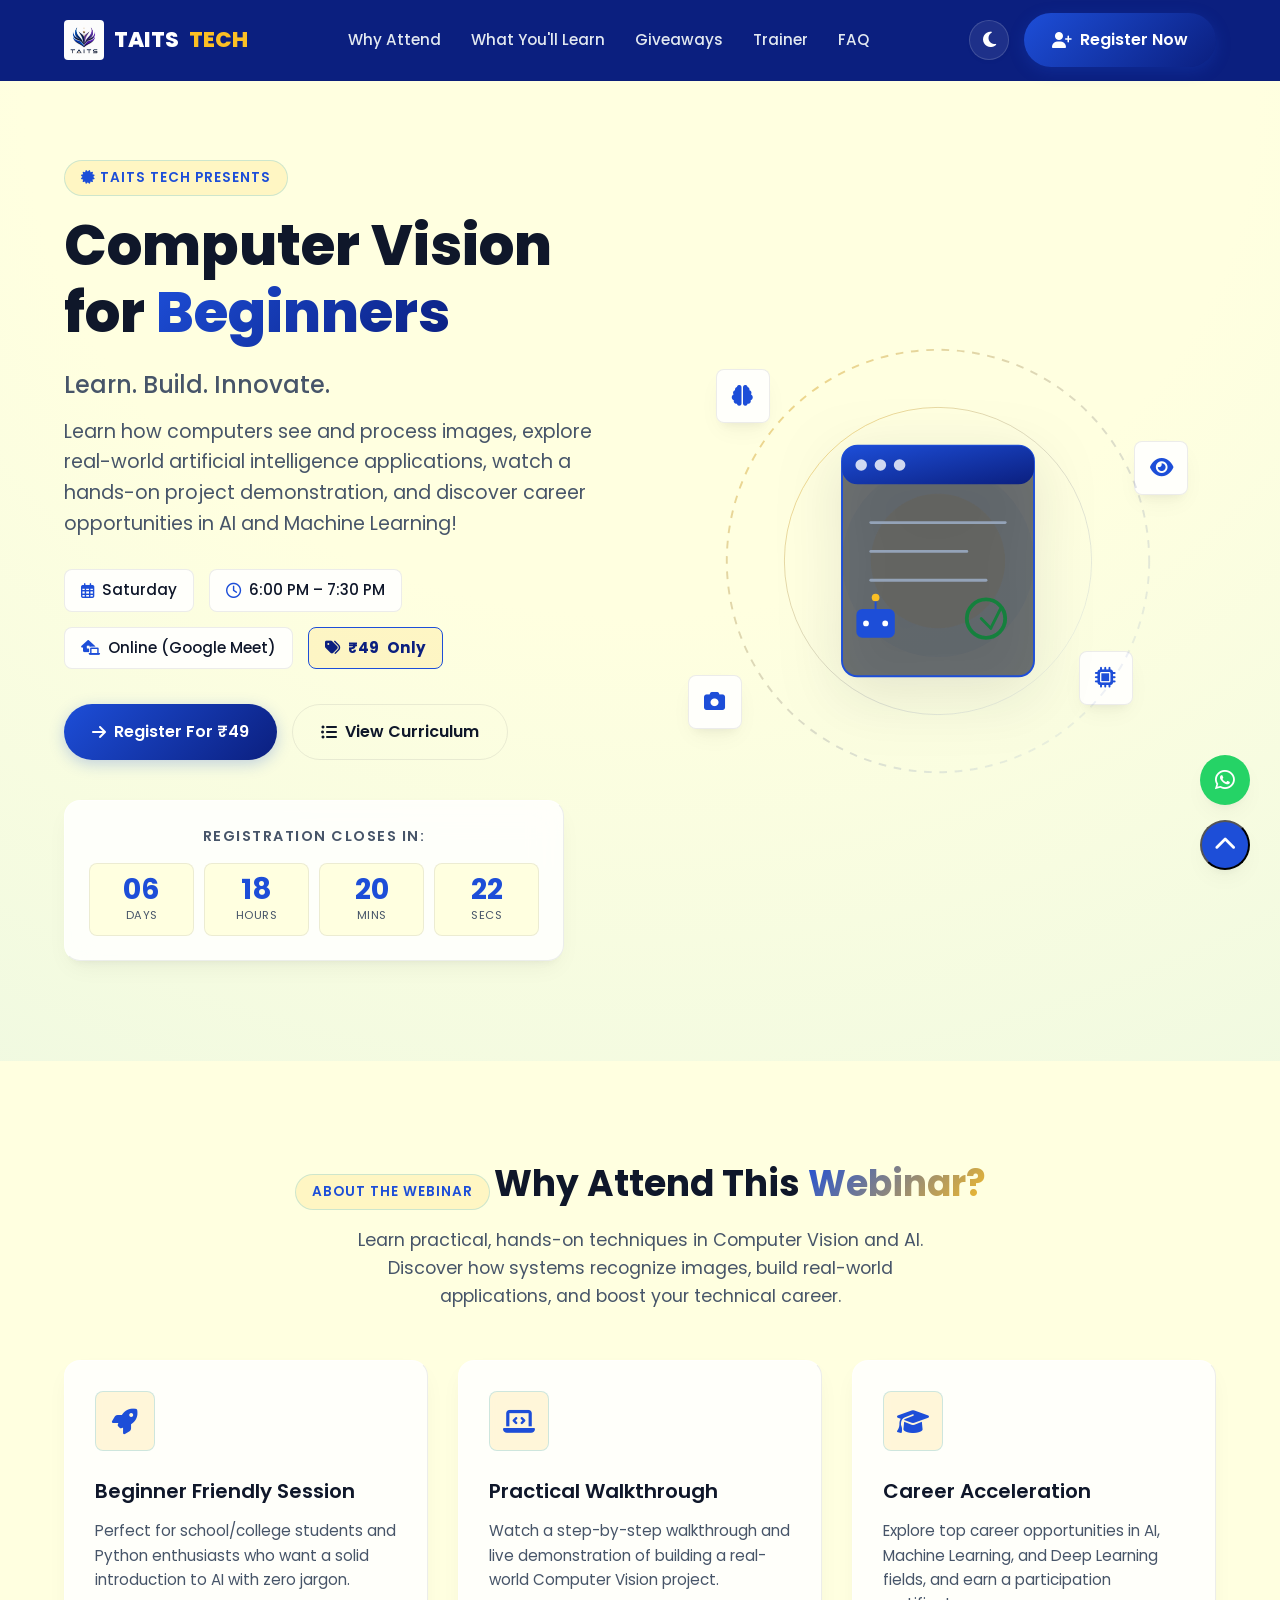
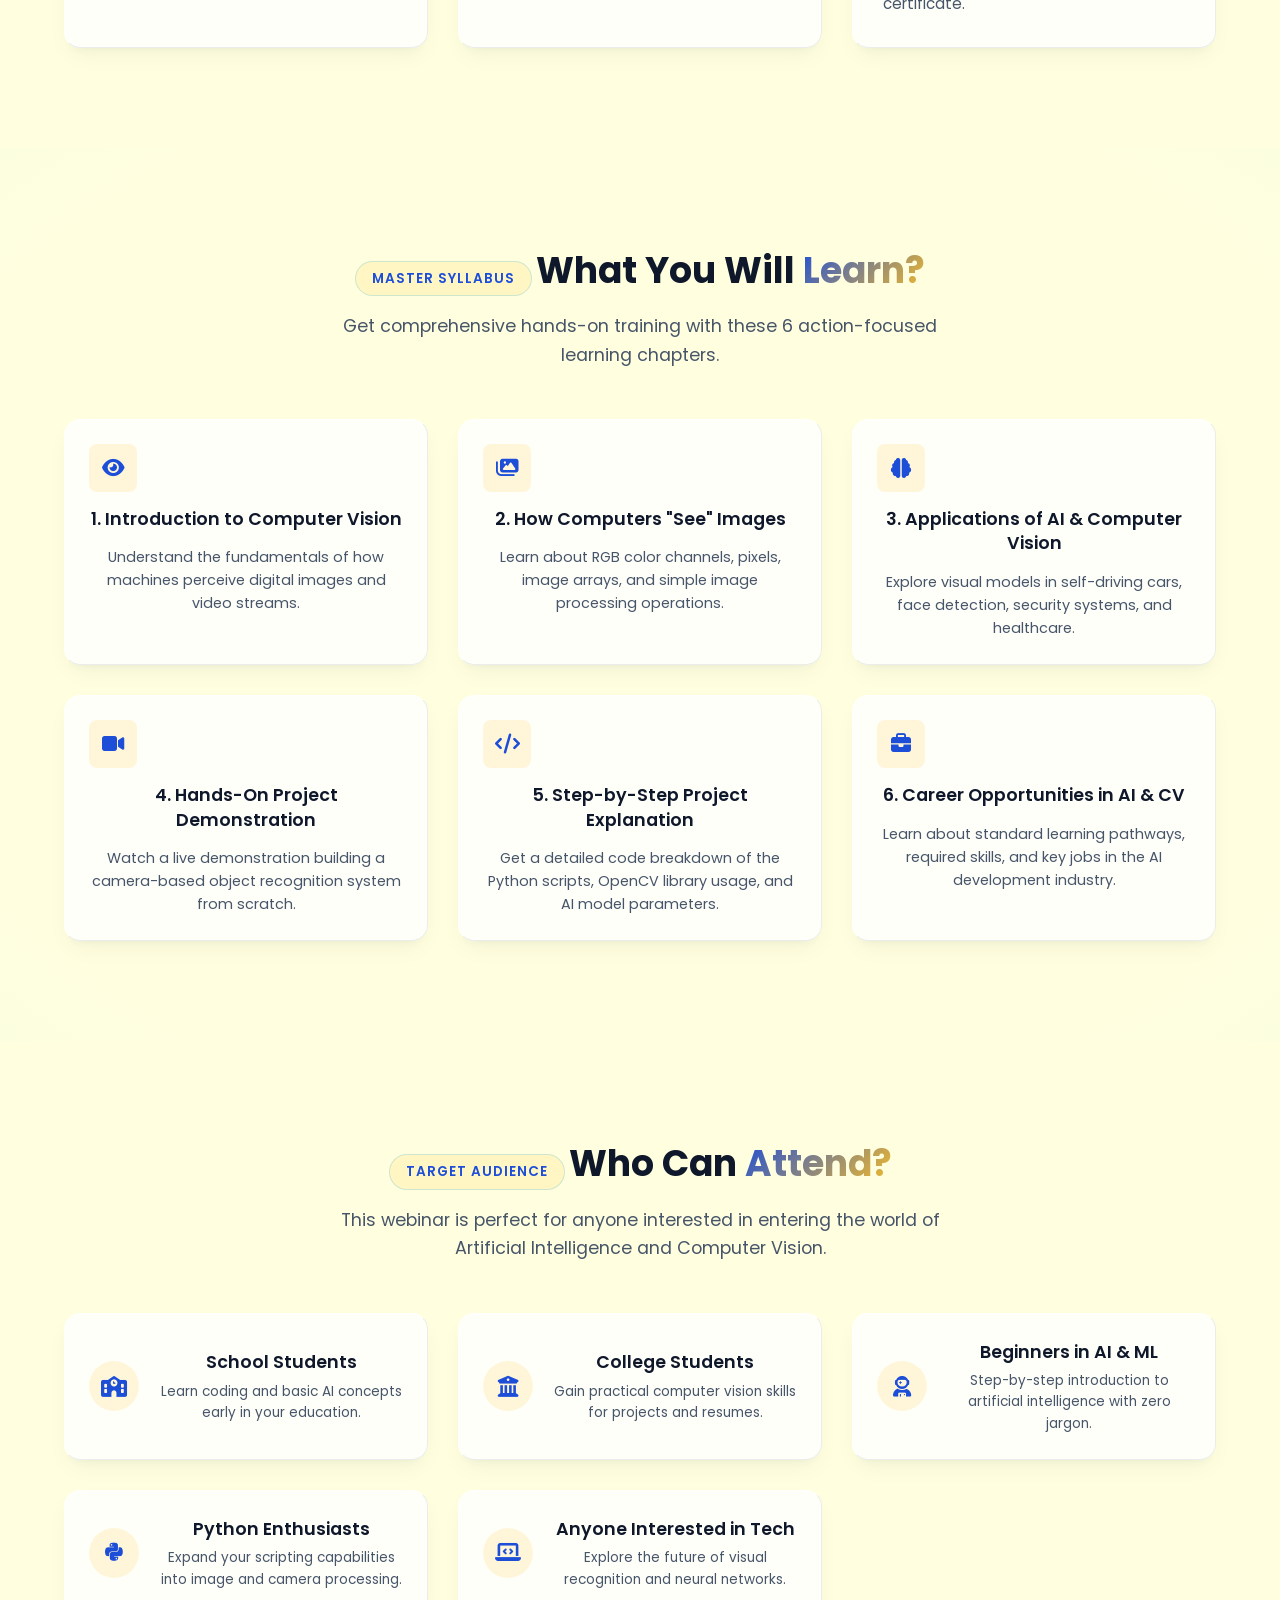
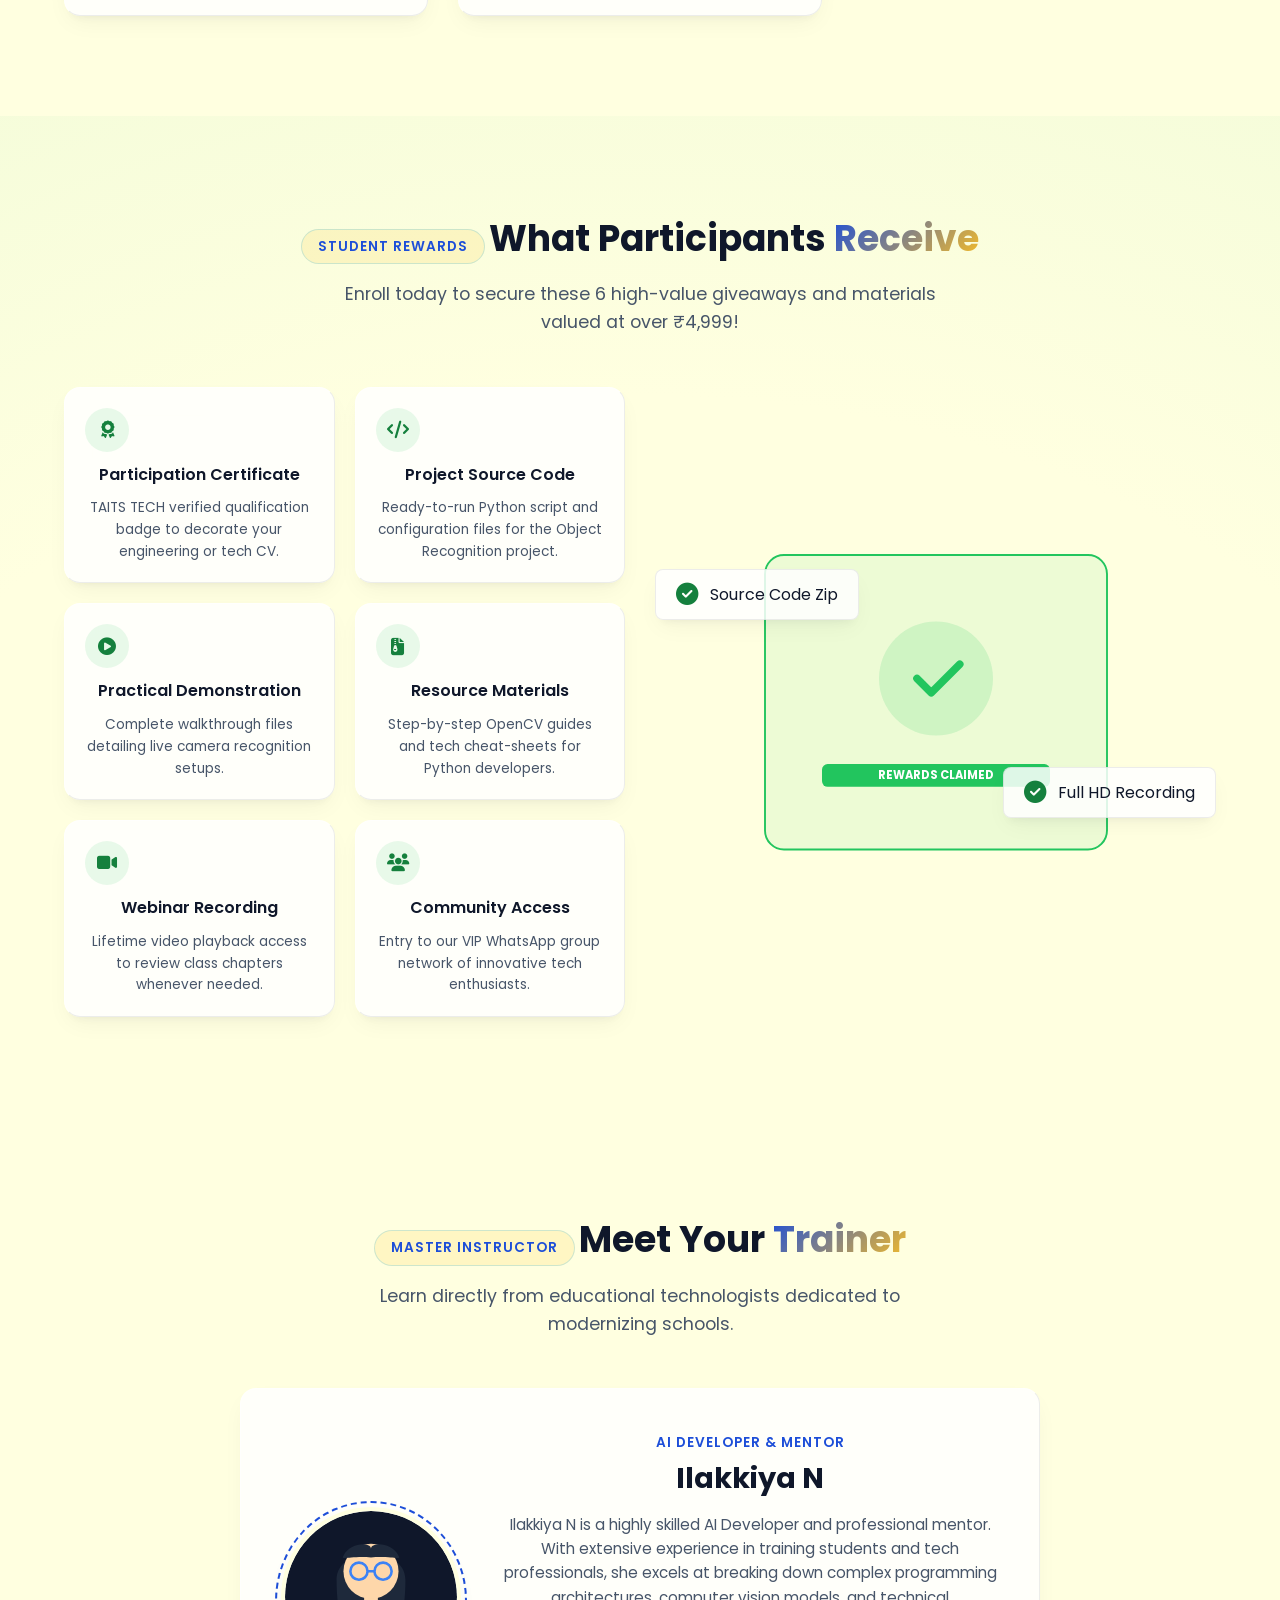
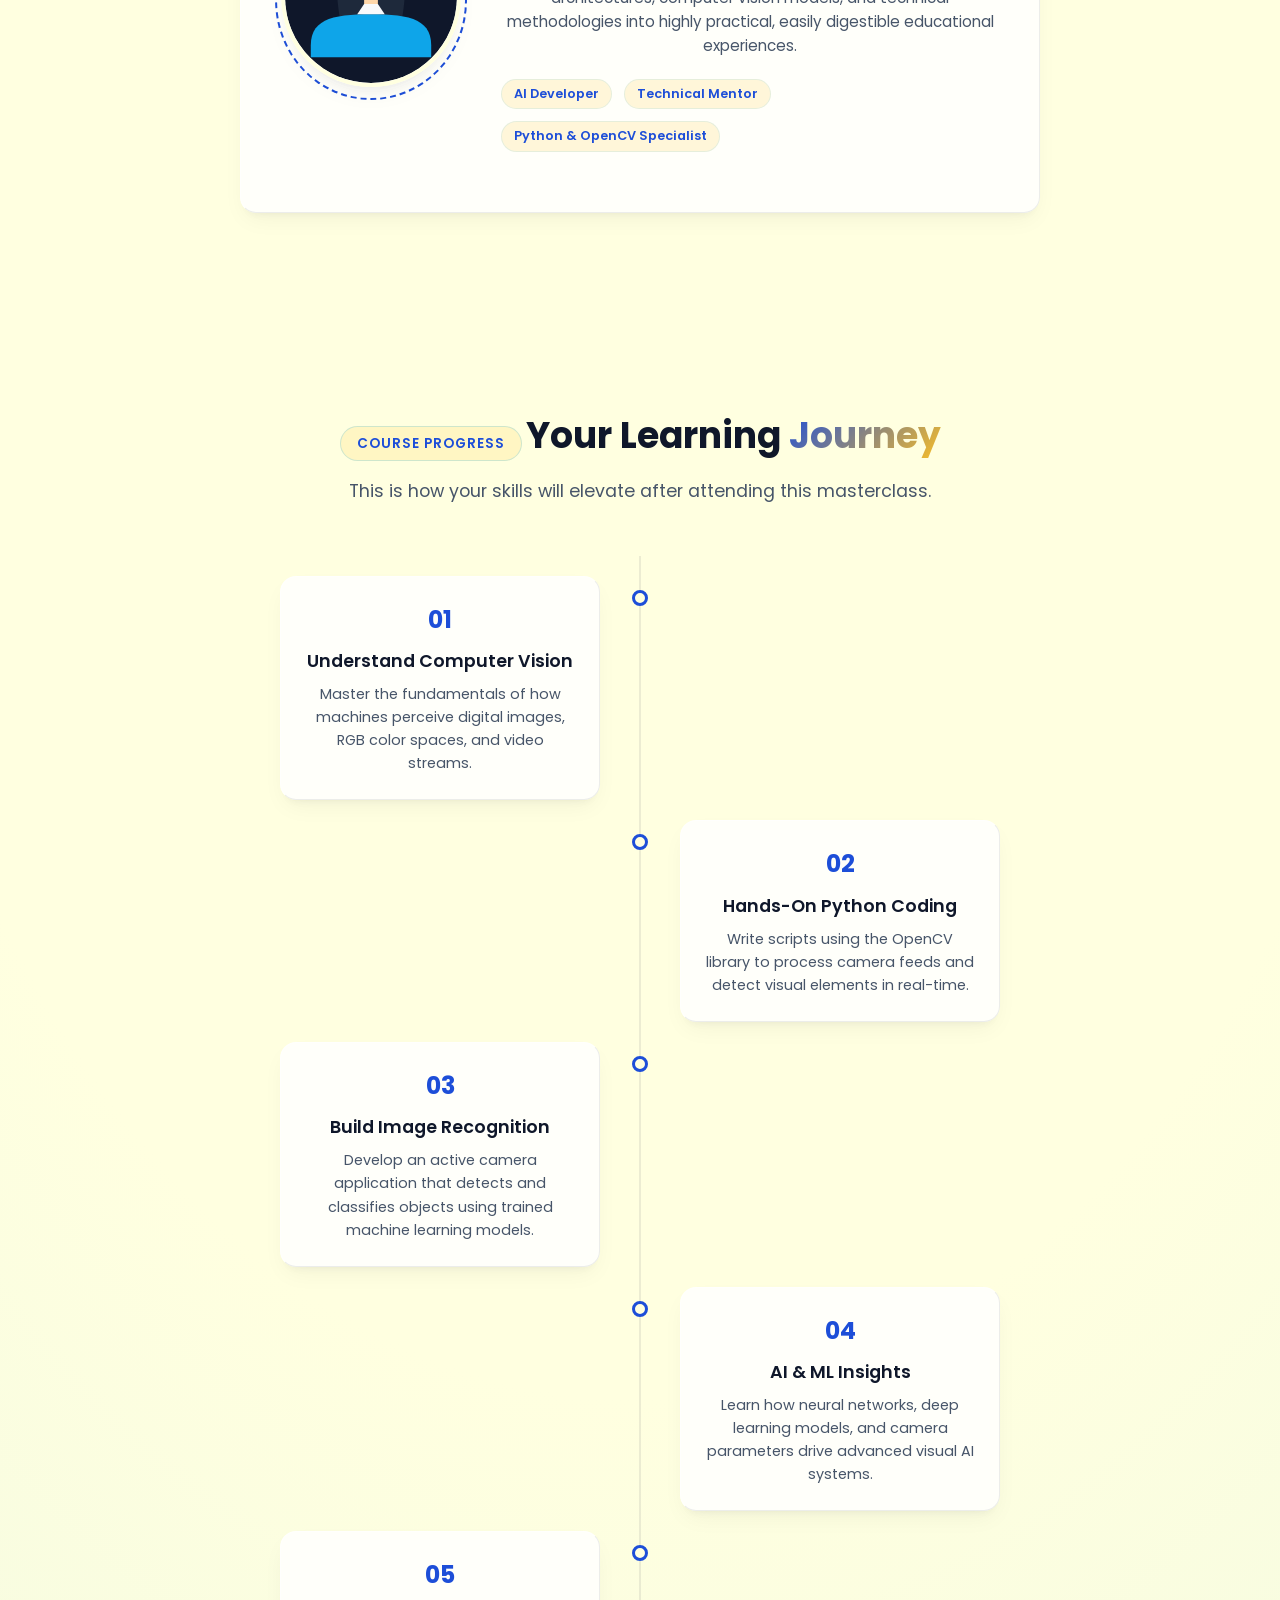
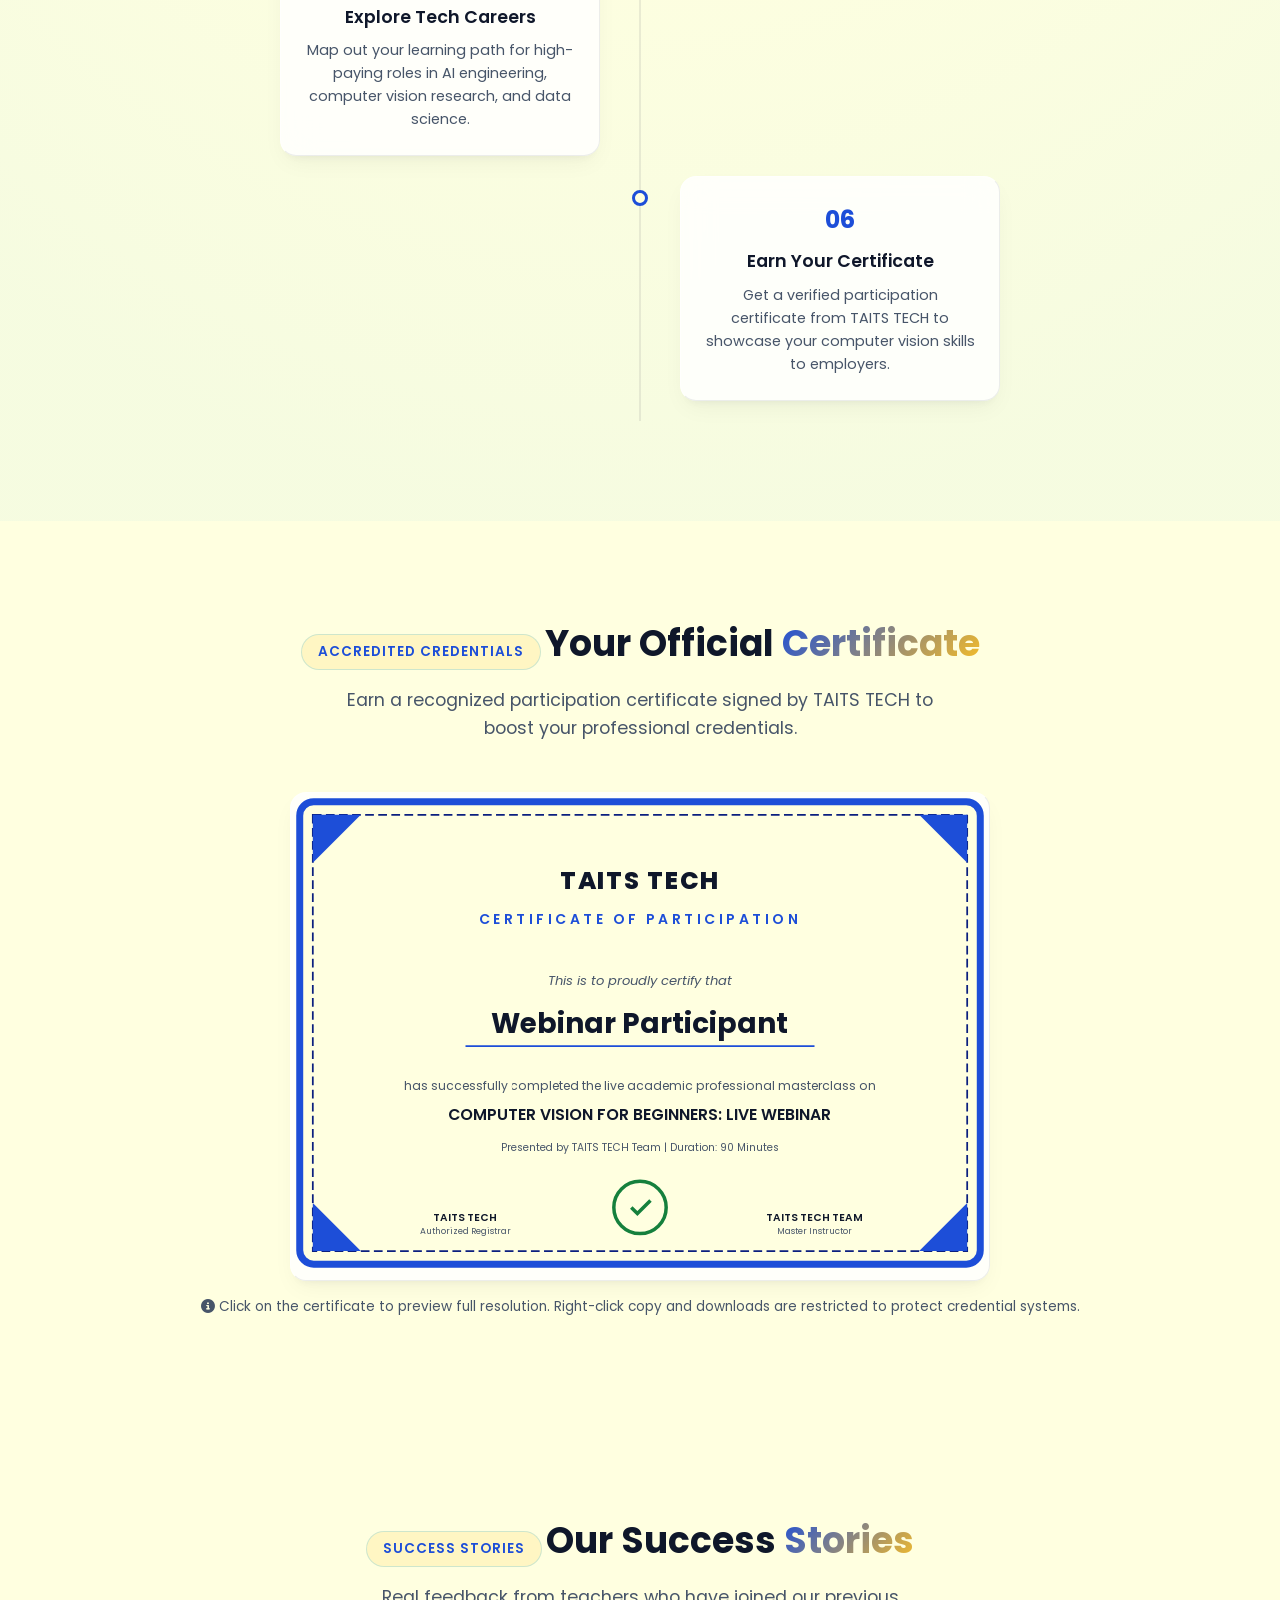
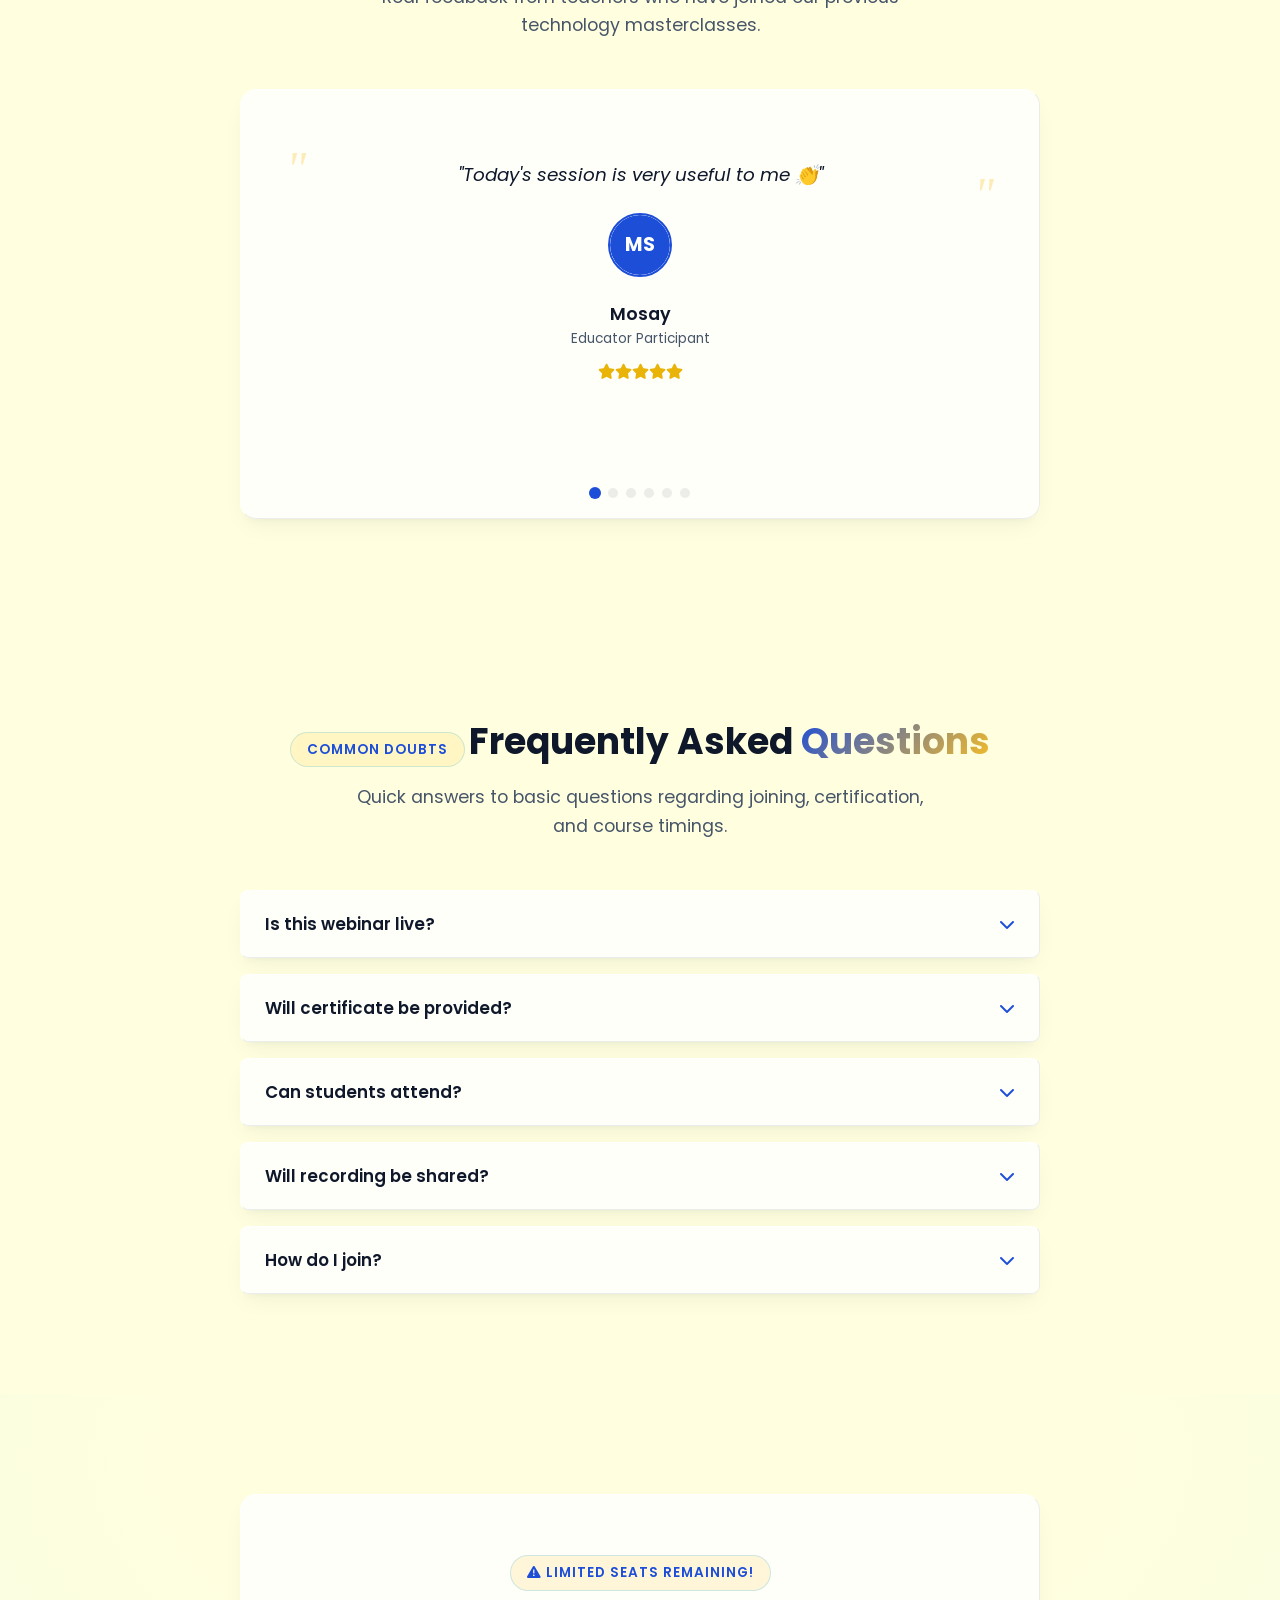
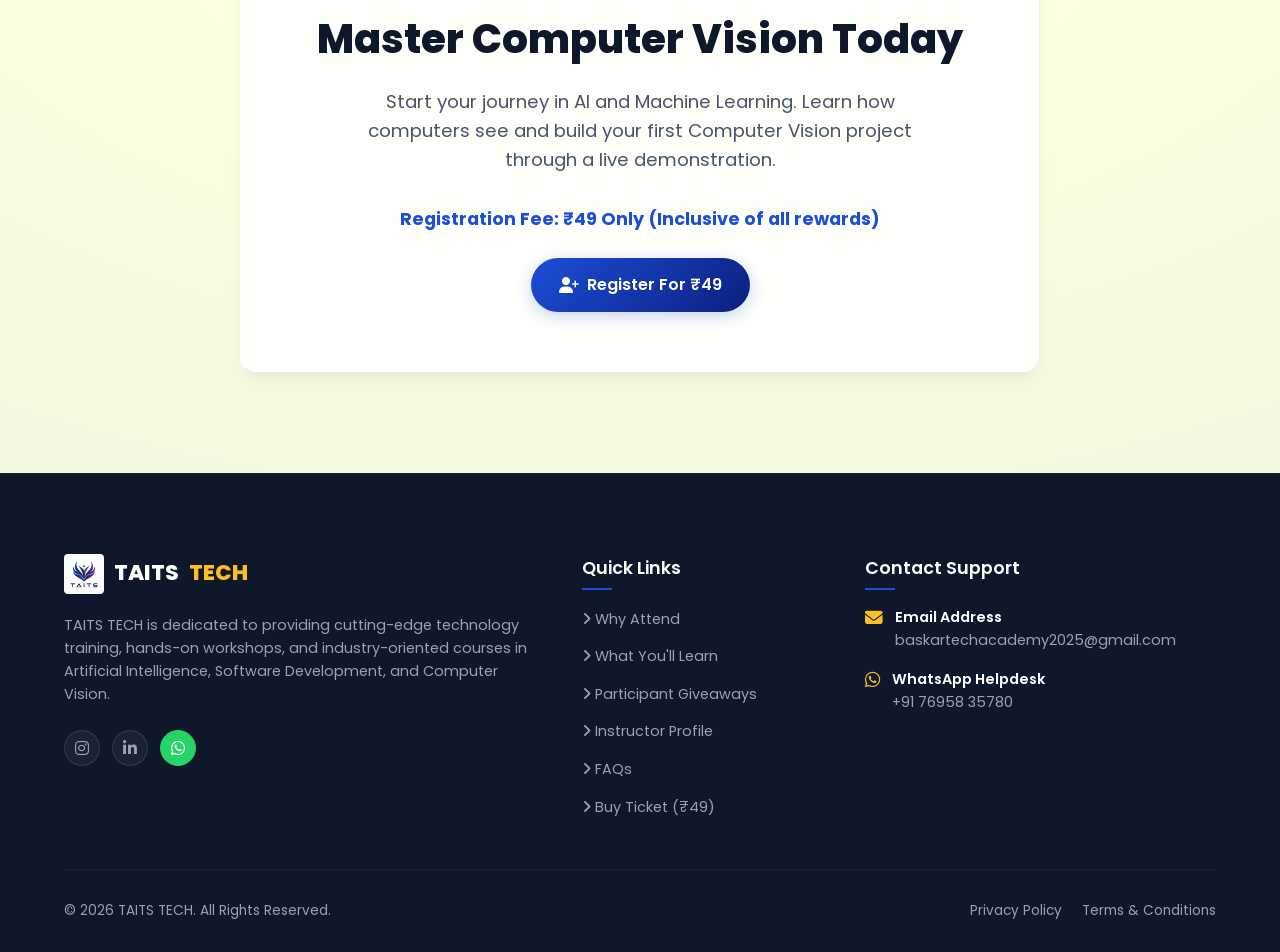
==== index.html @ 69e31122 "feat: Convert webinar registration site to TAITS TECH Computer Vision for Beginners" ====
<!DOCTYPE html>
<html lang="en">
<head>
    <meta charset="UTF-8">
    <meta name="viewport" content="width=device-width, initial-scale=1.0">
    <title>Computer Vision For Beginners | TAITS TECH Webinar</title>
    
    <!-- SEO Meta Tags -->
    <meta name="description" content="Join TAITS TECH's Computer Vision for Beginners webinar. Learn how computers see images, explore AI applications, and build your first Computer Vision project through a live demonstration.">
    <meta name="keywords" content="Computer Vision, Artificial Intelligence, AI Webinar, Machine Learning, Deep Learning, Python, Image Processing, TAITS TECH">
    <meta name="author" content="TAITS TECH">
    
    <!-- Open Graph (Facebook / LinkedIn) -->
    <meta property="og:type" content="website">
    <meta property="og:title" content="Computer Vision For Beginners Live Webinar | TAITS TECH">
    <meta property="og:description" content="Join TAITS TECH's Computer Vision for Beginners webinar. Learn how computers see images, explore AI applications, and build your first Computer Vision project through a live demonstration.">
    <meta property="og:image" content="images/logo.jpeg">
    <meta property="og:url" content="https://taitstech.com/computer-vision-webinar">

    <!-- Twitter Card -->
    <meta name="twitter:card" content="summary_large_image">
    <meta name="twitter:title" content="Computer Vision For Beginners Live Webinar | TAITS TECH">
    <meta name="twitter:description" content="Join TAITS TECH's Computer Vision for Beginners webinar. Learn how computers see images, explore AI applications, and build your first Computer Vision project through a live demonstration.">

    <!-- Icons & Fonts -->
    <link rel="stylesheet" href="https://cdnjs.cloudflare.com/ajax/libs/font-awesome/6.4.0/css/all.min.css">
    
    <!-- Stylesheets -->
    <link rel="stylesheet" href="css/style.css">
    <link rel="stylesheet" href="css/responsive.css">
    
    <!-- Dynamic Theme Initializer script (prevents theme flashing) -->
    <script>
        (function() {
            const savedTheme = localStorage.getItem('theme') || 
                               (window.matchMedia('(prefers-color-scheme: dark)').matches ? 'dark' : 'light');
            if (savedTheme === 'dark') {
                document.documentElement.setAttribute('data-theme', 'dark');
            }
        })();
    </script>
</head>
<body>

    <!-- SYSTEM SCREEN PRE-LOADER -->
    <div id="loader-screen" class="loader-screen">
        <div class="loader-spinner"></div>
        <h4 style="font-weight: 600; color: var(--primary);">TAITS TECH</h4>
        <p style="font-size: 0.85rem; color: var(--text-muted);">Preparing Learning System...</p>
    </div>

    <!-- SCROLL PROGRESS INDICATOR -->
    <div class="scroll-progress-container">
        <div id="scroll-progress-bar" class="scroll-progress-bar"></div>
    </div>

    <!-- HEADER & NAVIGATION -->
    <header>
        <div class="container nav-container">
            <a href="index.html" class="logo" style="display: flex; align-items: center; gap: 10px;">
                <img src="images/logo.jpeg" alt="TAITS TECH Logo" style="height: 40px; border-radius: 4px;">
                TAITS <span>TECH</span>
            </a>
            
            <nav id="nav-menu" class="nav-menu">
                <a href="#about" class="nav-link">Why Attend</a>
                <a href="#curriculum" class="nav-link">What You'll Learn</a>
                <a href="#benefits" class="nav-link">Giveaways</a>
                <a href="#trainer" class="nav-link">Trainer</a>
                <a href="#faq" class="nav-link">FAQ</a>
            </nav>
            
            <div class="nav-actions">
                <!-- Theme toggle dark mode button -->
                <button id="theme-toggle-btn" class="theme-toggle-btn" aria-label="Toggle Theme">
                    <i class="fas fa-moon"></i>
                </button>
                
                <a href="register.html" class="btn btn-primary pulse-primary"><i class="fas fa-user-plus"></i> <span>Register Now</span></a>
                
                <!-- Responsive hamburger toggler -->
                <div id="menu-toggle" class="menu-toggle" aria-label="Open Navigation Menu">
                    <span></span>
                    <span></span>
                    <span></span>
                </div>
            </div>
        </div>
    </header>

    <!-- SECTION 1: HERO SECTION -->
    <section class="hero">
        <div class="particle-background"></div>
        <div class="container grid-2">
            
            <!-- Hero content left -->
            <div class="hero-content">
                <span class="badge"><i class="fas fa-certificate"></i> TAITS TECH Presents</span>
                <h1 class="hero-title">Computer Vision for <span>Beginners</span></h1>
                <p class="hero-subtitle">Learn. Build. Innovate.</p>
                <p class="hero-description">Learn how computers see and process images, explore real-world artificial intelligence applications, watch a hands-on project demonstration, and discover career opportunities in AI and Machine Learning!</p>
                
                <!-- Webinar details highlights -->
                <div class="hero-meta">
                    <div class="meta-item"><i class="far fa-calendar-alt"></i> Saturday</div>
                    <div class="meta-item"><i class="far fa-clock"></i> 6:00 PM – 7:30 PM</div>
                    <div class="meta-item"><i class="fas fa-laptop-house"></i> Online (Google Meet)</div>
                    <div class="meta-item fee"><i class="fas fa-tags"></i> <span class="dynamic-price-text">₹49</span> Only</div>
                </div>

                <!-- Call to actions -->
                <div class="hero-buttons">
                    <a href="register.html" class="btn btn-primary"><i class="fas fa-arrow-right"></i> Register For ₹49</a>
                    <a href="#curriculum" class="btn btn-secondary"><i class="fas fa-list-ul"></i> View Curriculum</a>
                </div>

                <!-- Interactive Countdown widget -->
                <div class="countdown-box glass-card">
                    <div class="countdown-title">Registration Closes In:</div>
                    <div class="countdown-timer">
                        <div class="countdown-item">
                            <div id="days" class="countdown-number">00</div>
                            <div class="countdown-label">Days</div>
                        </div>
                        <div class="countdown-item">
                            <div id="hours" class="countdown-number">00</div>
                            <div class="countdown-label">Hours</div>
                        </div>
                        <div class="countdown-item">
                            <div id="minutes" class="countdown-number">00</div>
                            <div class="countdown-label">Mins</div>
                        </div>
                        <div class="countdown-item">
                            <div id="seconds" class="countdown-number">00</div>
                            <div class="countdown-label">Secs</div>
                        </div>
                    </div>
                </div>
            </div>

            <!-- Hero illustration right -->
            <div class="hero-illustration-container">
                <div class="floating-icon f-icon-1"><i class="fas fa-brain"></i></div>
                <div class="floating-icon f-icon-2"><i class="fas fa-camera"></i></div>
                <div class="floating-icon f-icon-3"><i class="fas fa-eye"></i></div>
                <div class="floating-icon f-icon-4"><i class="fas fa-microchip"></i></div>
                
                <!-- Premium theme vectors inline SVG -->
                <svg class="hero-svg-illustration" viewBox="0 0 500 500" fill="none" xmlns="http://www.w3.org/2000/svg">
                    <defs>
                        <linearGradient id="heroGrad" x1="0%" y1="0%" x2="100%" y2="100%">
                            <stop offset="0%" stop-color="var(--primary)" />
                            <stop offset="100%" stop-color="var(--secondary)" />
                        </linearGradient>
                        <linearGradient id="accentGrad" x1="0%" y1="0%" x2="100%" y2="100%">
                            <stop offset="0%" stop-color="var(--accent)" stop-opacity="0.6"/>
                            <stop offset="100%" stop-color="var(--primary)" stop-opacity="0"/>
                        </linearGradient>
                    </defs>
                    
                    <!-- Tech background grid circles -->
                    <circle cx="250" cy="250" r="220" stroke="url(#accentGrad)" stroke-width="2" stroke-dasharray="8 8"/>
                    <circle cx="250" cy="250" r="160" stroke="url(#accentGrad)" stroke-width="1"/>
                    <circle cx="250" cy="250" r="100" fill="rgba(29, 78, 216, 0.05)"/>
                    
                    <!-- Core Glow Center -->
                    <circle cx="250" cy="250" r="70" fill="rgba(251, 191, 36, 0.15)"/>
                    
                    <!-- Teacher / Educator Figure Outline SVG -->
                    <g transform="translate(150, 130)">
                        <!-- Backdrop Glow Board -->
                        <rect x="0" y="0" width="200" height="240" rx="16" fill="rgba(15, 23, 42, 0.6)" stroke="var(--primary)" stroke-width="2"/>
                        <!-- Board Header -->
                        <rect x="0" y="0" width="200" height="40" rx="16" fill="url(#heroGrad)"/>
                        <circle cx="20" cy="20" r="6" fill="#fff" opacity="0.8"/>
                        <circle cx="40" cy="20" r="6" fill="#fff" opacity="0.8"/>
                        <circle cx="60" cy="20" r="6" fill="#fff" opacity="0.8"/>
                        
                        <!-- Drawing on board graphics -->
                        <line x1="30" y1="80" x2="170" y2="80" stroke="#94a3b8" stroke-width="3" stroke-linecap="round"/>
                        <line x1="30" y1="110" x2="130" y2="110" stroke="#94a3b8" stroke-width="3" stroke-linecap="round"/>
                        <line x1="30" y1="140" x2="150" y2="140" stroke="#94a3b8" stroke-width="3" stroke-linecap="round"/>
                        <circle cx="150" cy="180" r="20" fill="none" stroke="var(--success)" stroke-width="4"/>
                        <line x1="145" y1="180" x2="155" y2="190" stroke="var(--success)" stroke-width="3" stroke-linecap="round"/>
                        <line x1="155" y1="190" x2="165" y2="170" stroke="var(--success)" stroke-width="3" stroke-linecap="round"/>
                        
                        <!-- Mini robot helper -->
                        <rect x="15" y="170" width="40" height="30" rx="6" fill="var(--primary)" />
                        <circle cx="25" cy="185" r="3" fill="#fff"/>
                        <circle cx="45" cy="185" r="3" fill="#fff"/>
                        <line x1="35" y1="170" x2="35" y2="160" stroke="var(--primary)" stroke-width="2"/>
                        <circle cx="35" cy="158" r="4" fill="var(--accent)"/>
                    </g>
                </svg>
            </div>
            
        </div>
    </section>

    <!-- MOBILE STICKY CTA BAR -->
    <div class="sticky-mobile-cta">
        <div class="fee-info">
            <span class="fee-val"><span class="dynamic-price-text">₹49</span> Only</span>
            <span class="fee-lbl">Seats Filling Fast!</span>
        </div>
        <a href="register.html" class="btn btn-primary pulse-primary">Register Now</a>
    </div>

    <!-- SECTION 2: ABOUT WEBINAR -->
    <section id="about" class="about section-padding">
        <div class="container text-center">
            <span class="badge">About The Webinar</span>
            <h2 class="section-title">Why Attend This <span>Webinar?</span></h2>
            <p class="section-subtitle">Learn practical, hands-on techniques in Computer Vision and AI. Discover how systems recognize images, build real-world applications, and boost your technical career.</p>
            
            <div class="grid-3 about-cards">
                <div class="about-card glass-card">
                    <div class="about-icon"><i class="fas fa-rocket"></i></div>
                    <h3 class="about-card-title">Beginner Friendly Session</h3>
                    <p class="about-card-text">Perfect for school/college students and Python enthusiasts who want a solid introduction to AI with zero jargon.</p>
                </div>
                <div class="about-card glass-card">
                    <div class="about-icon"><i class="fas fa-laptop-code"></i></div>
                    <h3 class="about-card-title">Practical Walkthrough</h3>
                    <p class="about-card-text">Watch a step-by-step walkthrough and live demonstration of building a real-world Computer Vision project.</p>
                </div>
                <div class="about-card glass-card">
                    <div class="about-icon"><i class="fas fa-graduation-cap"></i></div>
                    <h3 class="about-card-title">Career Acceleration</h3>
                    <p class="about-card-text">Explore top career opportunities in AI, Machine Learning, and Deep Learning fields, and earn a participation certificate.</p>
                </div>
            </div>
        </div>
    </section>

    <!-- SECTION 3: WHAT YOU WILL LEARN -->
    <section id="curriculum" class="learn section-padding">
        <div class="container text-center">
            <span class="badge">Master Syllabus</span>
            <h2 class="section-title">What You Will <span>Learn?</span></h2>
            <p class="section-subtitle">Get comprehensive hands-on training with these 6 action-focused learning chapters.</p>
            
            <div class="grid-3">
                <div class="learn-card glass-card">
                    <div class="learn-icon"><i class="fas fa-eye"></i></div>
                    <h4 class="learn-card-title">1. Introduction to Computer Vision</h4>
                    <p class="learn-card-desc">Understand the fundamentals of how machines perceive digital images and video streams.</p>
                </div>
                <div class="learn-card glass-card">
                    <div class="learn-icon"><i class="fas fa-images"></i></div>
                    <h4 class="learn-card-title">2. How Computers "See" Images</h4>
                    <p class="learn-card-desc">Learn about RGB color channels, pixels, image arrays, and simple image processing operations.</p>
                </div>
                <div class="learn-card glass-card">
                    <div class="learn-icon"><i class="fas fa-brain"></i></div>
                    <h4 class="learn-card-title">3. Applications of AI & Computer Vision</h4>
                    <p class="learn-card-desc">Explore visual models in self-driving cars, face detection, security systems, and healthcare.</p>
                </div>
                <div class="learn-card glass-card">
                    <div class="learn-icon"><i class="fas fa-video"></i></div>
                    <h4 class="learn-card-title">4. Hands-On Project Demonstration</h4>
                    <p class="learn-card-desc">Watch a live demonstration building a camera-based object recognition system from scratch.</p>
                </div>
                <div class="learn-card glass-card">
                    <div class="learn-icon"><i class="fas fa-code"></i></div>
                    <h4 class="learn-card-title">5. Step-by-Step Project Explanation</h4>
                    <p class="learn-card-desc">Get a detailed code breakdown of the Python scripts, OpenCV library usage, and AI model parameters.</p>
                </div>
                <div class="learn-card glass-card">
                    <div class="learn-icon"><i class="fas fa-briefcase"></i></div>
                    <h4 class="learn-card-title">6. Career Opportunities in AI & CV</h4>
                    <p class="learn-card-desc">Learn about standard learning pathways, required skills, and key jobs in the AI development industry.</p>
                </div>
            </div>
        </div>
    </section>

    <!-- SECTION 4: WHO CAN ATTEND -->
    <section class="attendees section-padding">
        <div class="container text-center">
            <span class="badge">Target Audience</span>
            <h2 class="section-title">Who Can <span>Attend?</span></h2>
            <p class="section-subtitle">This webinar is perfect for anyone interested in entering the world of Artificial Intelligence and Computer Vision.</p>
            
            <div class="grid-3" style="justify-content: center;">
                <div class="attendee-card glass-card">
                    <div class="attendee-icon"><i class="fas fa-school"></i></div>
                    <div class="attendee-info">
                        <h4>School Students</h4>
                        <p>Learn coding and basic AI concepts early in your education.</p>
                    </div>
                </div>
                <div class="attendee-card glass-card">
                    <div class="attendee-icon"><i class="fas fa-university"></i></div>
                    <div class="attendee-info">
                        <h4>College Students</h4>
                        <p>Gain practical computer vision skills for projects and resumes.</p>
                    </div>
                </div>
                <div class="attendee-card glass-card">
                    <div class="attendee-icon"><i class="fas fa-user-astronaut"></i></div>
                    <div class="attendee-info">
                        <h4>Beginners in AI & ML</h4>
                        <p>Step-by-step introduction to artificial intelligence with zero jargon.</p>
                    </div>
                </div>
                <div class="attendee-card glass-card">
                    <div class="attendee-icon"><i class="fab fa-python"></i></div>
                    <div class="attendee-info">
                        <h4>Python Enthusiasts</h4>
                        <p>Expand your scripting capabilities into image and camera processing.</p>
                    </div>
                </div>
                <div class="attendee-card glass-card">
                    <div class="attendee-icon"><i class="fas fa-laptop-code"></i></div>
                    <div class="attendee-info">
                        <h4>Anyone Interested in Tech</h4>
                        <p>Explore the future of visual recognition and neural networks.</p>
                    </div>
                </div>
            </div>
        </div>
    </section>

    <!-- SECTION 5: BENEFITS / GIVEAWAYS -->
    <section id="benefits" class="benefits section-padding">
        <div class="container text-center">
            <span class="badge">Student Rewards</span>
            <h2 class="section-title">What Participants <span>Receive</span></h2>
            <p class="section-subtitle">Enroll today to secure these 6 high-value giveaways and materials valued at over ₹4,999!</p>
            
            <div class="benefits-grid">
                <!-- Benefits items grid left -->
                <div class="benefits-list">
                    <div class="benefit-item glass-card">
                        <div class="benefit-icon"><i class="fas fa-award"></i></div>
                        <h4 class="benefit-title">Participation Certificate</h4>
                        <p class="benefit-desc">TAITS TECH verified qualification badge to decorate your engineering or tech CV.</p>
                    </div>
                    <div class="benefit-item glass-card">
                        <div class="benefit-icon"><i class="fas fa-code"></i></div>
                        <h4 class="benefit-title">Project Source Code</h4>
                        <p class="benefit-desc">Ready-to-run Python script and configuration files for the Object Recognition project.</p>
                    </div>
                    <div class="benefit-item glass-card">
                        <div class="benefit-icon"><i class="fas fa-play-circle"></i></div>
                        <h4 class="benefit-title">Practical Demonstration</h4>
                        <p class="benefit-desc">Complete walkthrough files detailing live camera recognition setups.</p>
                    </div>
                    <div class="benefit-item glass-card">
                        <div class="benefit-icon"><i class="fas fa-file-archive"></i></div>
                        <h4 class="benefit-title">Resource Materials</h4>
                        <p class="benefit-desc">Step-by-step OpenCV guides and tech cheat-sheets for Python developers.</p>
                    </div>
                    <div class="benefit-item glass-card">
                        <div class="benefit-icon"><i class="fas fa-video"></i></div>
                        <h4 class="benefit-title">Webinar Recording</h4>
                        <p class="benefit-desc">Lifetime video playback access to review class chapters whenever needed.</p>
                    </div>
                    <div class="benefit-item glass-card">
                        <div class="benefit-icon"><i class="fas fa-users"></i></div>
                        <h4 class="benefit-title">Community Access</h4>
                        <p class="benefit-desc">Entry to our VIP WhatsApp group network of innovative tech enthusiasts.</p>
                    </div>
                </div>

                <!-- visual card mockup right -->
                <div class="benefit-mockup-wrapper">
                    <div class="benefit-badge-floating b-floating-1"><i class="fas fa-check-circle"></i> <span>Source Code Zip</span></div>
                    <div class="benefit-badge-floating b-floating-2"><i class="fas fa-check-circle"></i> <span>Full HD Recording</span></div>
                    
                    <svg viewBox="0 0 400 350" fill="none" xmlns="http://www.w3.org/2000/svg" style="width: 100%; max-width: 380px;">
                        <rect x="20" y="20" width="360" height="310" rx="20" fill="rgba(34, 197, 94, 0.08)" stroke="#22c55e" stroke-width="2"/>
                        <circle cx="200" cy="150" r="60" fill="rgba(34, 197, 94, 0.15)"/>
                        <path d="M180 150L195 165L225 135" stroke="#22c55e" stroke-width="8" stroke-linecap="round" stroke-linejoin="round"/>
                        <rect x="80" y="240" width="240" height="24" rx="6" fill="#22c55e" />
                        <text x="200" y="256" fill="#fff" font-family="'Poppins', sans-serif" font-weight="700" font-size="12" text-anchor="middle">REWARDS CLAIMED</text>
                    </svg>
                </div>
            </div>
        </div>
    </section>

    <!-- SECTION 6: TRAINER SECTION -->
    <section id="trainer" class="trainer section-padding">
        <div class="container text-center">
            <span class="badge">Master Instructor</span>
            <h2 class="section-title">Meet Your <span>Trainer</span></h2>
            <p class="section-subtitle">Learn directly from educational technologists dedicated to modernizing schools.</p>
            
            <div class="trainer-card-container">
                <div class="trainer-card glass-card">
                    <div class="trainer-image-wrapper">
                        <!-- Custom rendered designer female avatar SVG representing professional educator -->
                        <svg class="trainer-img" viewBox="0 0 100 100" fill="none" xmlns="http://www.w3.org/2000/svg">
                            <circle cx="50" cy="50" r="50" fill="#0f172a"/>
                            <!-- Hair (back) -->
                            <path d="M30 40 C30 20, 70 20, 70 40 C70 58, 66 72, 66 72 C60 70, 40 70, 34 72 C34 72, 30 58, 30 40 Z" fill="#1e293b"/>
                            <!-- Neck -->
                            <rect x="46" y="48" width="8" height="10" fill="#fed7aa"/>
                            <!-- Face -->
                            <circle cx="50" cy="35" r="16" fill="#fed7aa"/>
                            <!-- Hair (front/bangs) -->
                            <path d="M34 26 C38 18, 50 18, 50 22 C50 18, 62 18, 66 26 C68 29, 62 26, 50 27 C38 26, 32 29, 34 26 Z" fill="#1e293b"/>
                            <!-- Outfit -->
                            <path d="M15 78 C15 62, 30 60, 50 60 C70 60, 85 62, 85 78 V85 H15 V78Z" fill="#0ea5e9"/>
                            <!-- Collar -->
                            <path d="M42 60 L46 54 L54 54 L58 60 Z" fill="#f8fafc"/>
                            <!-- Glasses -->
                            <circle cx="43" cy="35" r="5" stroke="#3b82f6" stroke-width="1.5" fill="none"/>
                            <circle cx="57" cy="35" r="5" stroke="#3b82f6" stroke-width="1.5" fill="none"/>
                            <line x1="48" y1="35" x2="52" y2="35" stroke="#3b82f6" stroke-width="1.5"/>
                        </svg>
                    </div>
                    
                    <div class="trainer-info">
                        <span class="trainer-role">AI Developer & Mentor</span>
                        <h3 class="trainer-name">Ilakkiya N</h3>
                        <p class="trainer-bio">Ilakkiya N is a highly skilled AI Developer and professional mentor. With extensive experience in training students and tech professionals, she excels at breaking down complex programming architectures, computer vision models, and technical methodologies into highly practical, easily digestible educational experiences.</p>
                        
                        <div class="trainer-features">
                            <span class="trainer-tag">AI Developer</span>
                            <span class="trainer-tag">Technical Mentor</span>
                            <span class="trainer-tag">Python & OpenCV Specialist</span>
                        </div>
                    </div>
                </div>
            </div>
        </div>
    </section>

    <!-- SECTION 7: WEBINAR OUTCOMES / TIMELINE -->
    <section class="outcomes section-padding">
        <div class="container text-center">
            <span class="badge">Course Progress</span>
            <h2 class="section-title">Your Learning <span>Journey</span></h2>
            <p class="section-subtitle">This is how your skills will elevate after attending this masterclass.</p>
            
            <div class="timeline">
                <div class="timeline-item left-item">
                    <div class="timeline-content glass-card">
                        <div class="timeline-num">01</div>
                        <h3 class="timeline-title">Understand Computer Vision</h3>
                        <p class="timeline-desc">Master the fundamentals of how machines perceive digital images, RGB color spaces, and video streams.</p>
                    </div>
                </div>
                
                <div class="timeline-item right-item">
                    <div class="timeline-content glass-card">
                        <div class="timeline-num">02</div>
                        <h3 class="timeline-title">Hands-On Python Coding</h3>
                        <p class="timeline-desc">Write scripts using the OpenCV library to process camera feeds and detect visual elements in real-time.</p>
                    </div>
                </div>
                
                <div class="timeline-item left-item">
                    <div class="timeline-content glass-card">
                        <div class="timeline-num">03</div>
                        <h3 class="timeline-title">Build Image Recognition</h3>
                        <p class="timeline-desc">Develop an active camera application that detects and classifies objects using trained machine learning models.</p>
                    </div>
                </div>
                
                <div class="timeline-item right-item">
                    <div class="timeline-content glass-card">
                        <div class="timeline-num">04</div>
                        <h3 class="timeline-title">AI & ML Insights</h3>
                        <p class="timeline-desc">Learn how neural networks, deep learning models, and camera parameters drive advanced visual AI systems.</p>
                    </div>
                </div>
                
                <div class="timeline-item left-item">
                    <div class="timeline-content glass-card">
                        <div class="timeline-num">05</div>
                        <h3 class="timeline-title">Explore Tech Careers</h3>
                        <p class="timeline-desc">Map out your learning path for high-paying roles in AI engineering, computer vision research, and data science.</p>
                    </div>
                </div>
                
                <div class="timeline-item right-item">
                    <div class="timeline-content glass-card">
                        <div class="timeline-num">06</div>
                        <h3 class="timeline-title">Earn Your Certificate</h3>
                        <p class="timeline-desc">Get a verified participation certificate from TAITS TECH to showcase your computer vision skills to employers.</p>
                    </div>
                </div>
            </div>
        </div>
    </section>

    <!-- SECTION 8: CERTIFICATE PREVIEW -->
    <section class="certificate section-padding">
        <div class="container text-center">
            <span class="badge">Accredited Credentials</span>
            <h2 class="section-title">Your Official <span>Certificate</span></h2>
            <p class="section-subtitle">Earn a recognized participation certificate signed by TAITS TECH to boost your professional credentials.</p>
            
            <div id="certificate-card" class="certificate-card glass-card cert-secure" data-preview="data:image/svg+xml;utf8,<svg xmlns='http://www.w3.org/2000/svg' viewBox='0 0 800 550' fill='%230f172a'><rect x='10' y='10' width='780' height='530' rx='16' fill='%23f8fafc' stroke='%230ea5e9' stroke-width='8'/><rect x='25' y='25' width='750' height='500' fill='none' stroke='%230284c7' stroke-width='2' stroke-dasharray='10 5'/><path d='M25 25L80 25L25 80Z' fill='%230ea5e9'/><path d='M775 25L720 25L775 80Z' fill='%230ea5e9'/><path d='M25 525L80 525L25 470Z' fill='%230ea5e9'/><path d='M775 525L720 525L775 470Z' fill='%230ea5e9'/><text x='400' y='110' fill='%230f172a' font-family='Poppins' font-weight='800' font-size='28' text-anchor='middle' letter-spacing='2'>TAITS TECH</text><text x='400' y='150' fill='%230284c7' font-family='Poppins' font-weight='600' font-size='16' text-anchor='middle' letter-spacing='4'>CERTIFICATE OF PARTICIPATION</text><text x='400' y='220' fill='%23475569' font-family='Poppins' font-size='15' font-style='italic' text-anchor='middle'>This is to proudly certify that</text><text x='400' y='275' fill='%230f172a' font-family='Poppins' font-weight='700' font-size='32' text-anchor='middle'>[Your Name Here]</text><line x1='200' y1='290' x2='600' y2='290' stroke='%230ea5e9' stroke-width='2'/><text x='400' y='340' fill='%23475569' font-family='Poppins' font-size='14' text-anchor='middle'>has successfully completed the live academic professional masterclass on</text><text x='400' y='375' fill='%230f172a' font-family='Poppins' font-weight='600' font-size='18' text-anchor='middle'>COMPUTER VISION FOR BEGINNERS: LIVE WEBINAR</text><text x='400' y='410' fill='%2394a3b8' font-family='Poppins' font-size='12' text-anchor='middle'>Presented by TAITS TECH Team | Duration: 90 Minutes</text><text x='200' y='490' fill='%230f172a' font-family='Poppins' font-weight='600' font-size='12' text-anchor='middle'>TAITS TECH</text><text x='200' y='505' fill='%2394a3b8' font-family='Poppins' font-size='10' text-anchor='middle'>Authorized Registrar</text><text x='600' y='490' fill='%230f172a' font-family='Poppins' font-weight='600' font-size='12' text-anchor='middle'>TAITS TECH TEAM</text><text x='600' y='505' fill='%2394a3b8' font-family='Poppins' font-size='10' text-anchor='middle'>Master Instructor</text><circle cx='400' cy='475' r='30' fill='none' stroke='%2322c55e' stroke-width='4'/><path d='M390 475L397 482L412 467' stroke='%2322c55e' stroke-width='4' fill='none'/></svg>">
                
                <div class="certificate-img-container">
                    <!-- Inline preview of SVG certificate -->
                    <svg viewBox="0 0 800 550" class="certificate-img">
                        <!-- Frame borders -->
                        <rect x="10" y="10" width="780" height="530" rx="16" fill="var(--bg-main)" stroke="var(--primary)" stroke-width="8"/>
                        <rect x="25" y="25" width="750" height="500" fill="none" stroke="var(--secondary)" stroke-width="2" stroke-dasharray="10 5"/>
                        
                        <!-- Badges/Decorations -->
                        <path d="M25 25L80 25L25 80Z" fill="var(--primary)"/>
                        <path d="M775 25L720 25L775 80Z" fill="var(--primary)"/>
                        <path d="M25 525L80 525L25 470Z" fill="var(--primary)"/>
                        <path d="M775 525L720 525L775 470Z" fill="var(--primary)"/>
                        
                        <!-- Copy -->
                        <text x="400" y="110" fill="var(--text-main)" font-family="Poppins" font-weight="800" font-size="28" text-anchor="middle" letter-spacing="2">TAITS TECH</text>
                        <text x="400" y="150" fill="var(--primary)" font-family="Poppins" font-weight="600" font-size="16" text-anchor="middle" letter-spacing="4">CERTIFICATE OF PARTICIPATION</text>
                        
                        <text x="400" y="220" fill="var(--text-muted)" font-family="Poppins" font-size="15" font-style="italic" text-anchor="middle">This is to proudly certify that</text>
                        
                        <text x="400" y="275" fill="var(--text-main)" font-family="Poppins" font-weight="700" font-size="32" text-anchor="middle">Webinar Participant</text>
                        <line x1="200" y1="290" x2="600" y2="290" stroke="var(--primary)" stroke-width="2"/>
                        
                        <text x="400" y="340" fill="var(--text-muted)" font-family="Poppins" font-size="14" text-anchor="middle">has successfully completed the live academic professional masterclass on</text>
                        <text x="400" y="375" fill="var(--text-main)" font-family="Poppins" font-weight="600" font-size="18" text-anchor="middle">COMPUTER VISION FOR BEGINNERS: LIVE WEBINAR</text>
                        <text x="400" y="410" fill="var(--text-muted)" font-family="Poppins" font-size="12" text-anchor="middle">Presented by TAITS TECH Team | Duration: 90 Minutes</text>
                        
                        <!-- Signatures -->
                        <text x="200" y="490" fill="var(--text-main)" font-family="Poppins" font-weight="600" font-size="12" text-anchor="middle">TAITS TECH</text>
                        <text x="200" y="505" fill="var(--text-muted)" font-family="Poppins" font-size="10" text-anchor="middle">Authorized Registrar</text>
                        
                        <text x="600" y="490" fill="var(--text-main)" font-family="Poppins" font-weight="600" font-size="12" text-anchor="middle">TAITS TECH TEAM</text>
                        <text x="600" y="505" fill="var(--text-muted)" font-family="Poppins" font-size="10" text-anchor="middle">Master Instructor</text>
                        
                        <!-- Green verified seal -->
                        <circle cx="400" cy="475" r="30" fill="none" stroke="var(--success)" stroke-width="4"/>
                        <path d="M390 475L397 482L412 467" stroke="var(--success)" stroke-width="4" fill="none"/>
                    </svg>
                </div>
                
                <!-- Zoom Hover trigger Overlay -->
                <div class="certificate-overlay">
                    <i class="fas fa-search-plus"></i>
                </div>
            </div>
            
            <p class="cert-note"><i class="fas fa-info-circle"></i> Click on the certificate to preview full resolution. Right-click copy and downloads are restricted to protect credential systems.</p>
        </div>
    </section>

    <!-- ACCREDITATION CERTIFICATE POPUP MODAL -->
    <div id="cert-modal" class="modal">
        <div class="modal-content-wrapper">
            <button id="modal-close" class="modal-close" aria-label="Close Preview">&times;</button>
            <img id="modal-img" class="modal-img cert-secure" src="" alt="Certificate Large Preview">
        </div>
    </div>

    <!-- SECTION 9: TESTIMONIALS SLIDER -->
    <section class="testimonials section-padding">
        <div class="container text-center">
            <span class="badge">Success Stories</span>
            <h2 class="section-title">Our Success <span>Stories</span></h2>
            <p class="section-subtitle">Real feedback from teachers who have joined our previous technology masterclasses.</p>
            
            <div class="testimonials-carousel glass-card">
                <div class="testimonials-track">
                    
                    <!-- Slide 1 (Mosay) -->
                    <div class="testimonial-slide">
                        <div class="testimonial-card">
                            <p class="testimonial-quote">"Today's session is very useful to me 👏"</p>
                            <svg class="testimonial-author-img" viewBox="0 0 100 100">
                                <circle cx="50" cy="50" r="50" fill="var(--primary)"/>
                                <text x="50" y="60" fill="#fff" font-weight="700" font-size="32" text-anchor="middle">MS</text>
                            </svg>
                            <h4 class="testimonial-author-name">Mosay</h4>
                            <p class="testimonial-author-title">Educator Participant</p>
                            <div class="testimonial-rating">
                                <i class="fas fa-star"></i><i class="fas fa-star"></i><i class="fas fa-star"></i><i class="fas fa-star"></i><i class="fas fa-star"></i>
                            </div>
                        </div>
                    </div>
                    
                    <!-- Slide 2 (Edwin Stephano) -->
                    <div class="testimonial-slide">
                        <div class="testimonial-card">
                            <p class="testimonial-quote">"Goooood session, With step by step explanation on the page, Good initiative"</p>
                            <svg class="testimonial-author-img" viewBox="0 0 100 100">
                                <circle cx="50" cy="50" r="50" fill="var(--secondary)"/>
                                <text x="50" y="60" fill="#fff" font-weight="700" font-size="32" text-anchor="middle">ES</text>
                            </svg>
                            <h4 class="testimonial-author-name">Edwin Stephano</h4>
                            <p class="testimonial-author-title">Academic Coordinator</p>
                            <div class="testimonial-rating">
                                <i class="fas fa-star"></i><i class="fas fa-star"></i><i class="fas fa-star"></i><i class="fas fa-star"></i><i class="fas fa-star"></i>
                            </div>
                        </div>
                    </div>
                    
                    <!-- Slide 3 (Karthick) -->
                    <div class="testimonial-slide">
                        <div class="testimonial-card">
                            <p class="testimonial-quote">"You handled it well, without any confusion, with clarity. 👍 Keep going 👏 Thank you for your awesome work. 🙏"</p>
                            <svg class="testimonial-author-img" viewBox="0 0 100 100">
                                <circle cx="50" cy="50" r="50" fill="var(--success)"/>
                                <text x="50" y="60" fill="#fff" font-weight="700" font-size="32" text-anchor="middle">KT</text>
                            </svg>
                            <h4 class="testimonial-author-name">Karthick</h4>
                            <p class="testimonial-author-title">Senior Secondary Teacher</p>
                            <div class="testimonial-rating">
                                <i class="fas fa-star"></i><i class="fas fa-star"></i><i class="fas fa-star"></i><i class="fas fa-star"></i><i class="fas fa-star"></i>
                            </div>
                        </div>
                    </div>

                    <!-- Slide 4 (Aadhi) -->
                    <div class="testimonial-slide">
                        <div class="testimonial-card">
                            <p class="testimonial-quote">"Today's Session is good and I learned a new thing today. Thank you Tony"</p>
                            <svg class="testimonial-author-img" viewBox="0 0 100 100">
                                <circle cx="50" cy="50" r="50" fill="var(--primary)"/>
                                <text x="50" y="60" fill="#fff" font-weight="700" font-size="32" text-anchor="middle">AD</text>
                            </svg>
                            <h4 class="testimonial-author-name">Aadhi</h4>
                            <p class="testimonial-author-title">Computer Science Educator</p>
                            <div class="testimonial-rating">
                                <i class="fas fa-star"></i><i class="fas fa-star"></i><i class="fas fa-star"></i><i class="fas fa-star"></i><i class="far fa-star"></i>
                            </div>
                        </div>
                    </div>

                    <!-- Slide 5 (Justin Tony) -->
                    <div class="testimonial-slide">
                        <div class="testimonial-card">
                            <p class="testimonial-quote">"Tony I learned a new technology which You have taken today's session thank You and keep it up 💯 🤙"</p>
                            <svg class="testimonial-author-img" viewBox="0 0 100 100">
                                <circle cx="50" cy="50" r="50" fill="var(--secondary)"/>
                                <text x="50" y="60" fill="#fff" font-weight="700" font-size="32" text-anchor="middle">JT</text>
                            </svg>
                            <h4 class="testimonial-author-name">Justin Tony</h4>
                            <p class="testimonial-author-title">Lecturer & IT Instructor</p>
                            <div class="testimonial-rating">
                                <i class="fas fa-star"></i><i class="fas fa-star"></i><i class="fas fa-star"></i><i class="fas fa-star"></i><i class="fas fa-star"></i>
                            </div>
                        </div>
                    </div>

                    <!-- Slide 6 (Ravishankar) -->
                    <div class="testimonial-slide">
                        <div class="testimonial-card">
                            <p class="testimonial-quote">"Nice session, With step by step explanation. Good initiative, Tq Tony"</p>
                            <svg class="testimonial-author-img" viewBox="0 0 100 100">
                                <circle cx="50" cy="50" r="50" fill="var(--success)"/>
                                <text x="50" y="60" fill="#fff" font-weight="700" font-size="32" text-anchor="middle">RS</text>
                            </svg>
                            <h4 class="testimonial-author-name">Ravishankar</h4>
                            <p class="testimonial-author-title">Primary School Headmaster</p>
                            <div class="testimonial-rating">
                                <i class="fas fa-star"></i><i class="fas fa-star"></i><i class="fas fa-star"></i><i class="fas fa-star"></i><i class="far fa-star"></i>
                            </div>
                        </div>
                    </div>

                </div>
                
                <!-- Dynamic Navigation Carousel indicators -->
                <div id="carousel-dots" class="carousel-dots"></div>
            </div>
        </div>
    </section>

    <!-- SECTION 10: FAQ (ACCORDION) -->
    <section id="faq" class="faq section-padding">
        <div class="container text-center">
            <span class="badge">Common Doubts</span>
            <h2 class="section-title">Frequently Asked <span>Questions</span></h2>
            <p class="section-subtitle">Quick answers to basic questions regarding joining, certification, and course timings.</p>
            
            <div class="faq-container">
                
                <!-- Q1 -->
                <div class="faq-item glass-card">
                    <button class="faq-trigger" aria-expanded="false">
                        Is this webinar live?
                        <i class="fas fa-chevron-down"></i>
                    </button>
                    <div class="faq-content">
                        <p>Yes. This is a fully interactive, live-streamed online masterclass. Our expert training team will guide you through live software workflows, prompt engineering, and host an interactive Q&A session at the end.</p>
                    </div>
                </div>
                
                <!-- Q2 -->
                <div class="faq-item glass-card">
                    <button class="faq-trigger" aria-expanded="false">
                        Will certificate be provided?
                        <i class="fas fa-chevron-down"></i>
                    </button>
                    <div class="faq-content">
                        <p>Absolutely! All registered attendees who complete the live session will receive an official, verifiable Certificate of Participation from TAITS TECH within 24 hours of attendance.</p>
                    </div>
                </div>
                
                <!-- Q3 -->
                <div class="faq-item glass-card">
                    <button class="faq-trigger" aria-expanded="false">
                        Can students attend?
                        <i class="fas fa-chevron-down"></i>
                    </button>
                    <div class="faq-content">
                        <p>Yes. School students, college students, Python beginners, and anyone interested in AI and machine learning are highly welcome. Getting started with Computer Vision early offers a massive head start in your tech career.</p>
                    </div>
                </div>
                
                <!-- Q4 -->
                <div class="faq-item glass-card">
                    <button class="faq-trigger" aria-expanded="false">
                        Will recording be shared?
                        <i class="fas fa-chevron-down"></i>
                    </button>
                    <div class="faq-content">
                        <p>Yes. We understand you might have a busy schedule. Lifetime access to the complete webinar HD video recording is provided to all registered participants to review the content anytime.</p>
                    </div>
                </div>
                
                <!-- Q5 -->
                <div class="faq-item glass-card">
                    <button class="faq-trigger" aria-expanded="false">
                        How do I join?
                        <i class="fas fa-chevron-down"></i>
                    </button>
                    <div class="faq-content">
                        <p>Once you complete the <span class="dynamic-price-text">₹49</span> registration form, enter your Transaction ID, and upload your payment screenshot, our admin team verifies your payment. Upon verification, the private webinar joining link, VIP WhatsApp group invite, and schedule details are dispatched immediately via email and WhatsApp.</p>
                    </div>
                </div>

            </div>
        </div>
    </section>

    <!-- SECTION 11: FINAL CTA -->
    <section class="final-cta section-padding">
        <div class="container text-center">
            <div class="cta-box glass-card">
                <span class="badge"><i class="fas fa-exclamation-triangle"></i> Limited Seats Remaining!</span>
                <h2 class="cta-title">Master Computer Vision Today</h2>
                <p class="cta-desc">Start your journey in AI and Machine Learning. Learn how computers see and build your first Computer Vision project through a live demonstration.</p>
                <div style="font-size: 1.1rem; margin-bottom: 25px; color: var(--primary); font-weight: 700;">Registration Fee: <span class="dynamic-price-text">₹49</span> Only (Inclusive of all rewards)</div>
                <a href="register.html" class="btn btn-primary pulse-primary btn-lg"><i class="fas fa-user-plus"></i> Register For ₹49</a>
            </div>
        </div>
    </section>

    <!-- SECTION 12: FOOTER -->
    <footer>
        <div class="container">
            <div class="footer-grid">
                
                <!-- Footer Brand Column -->
                <div class="footer-brand">
                    <a href="index.html" class="logo" style="display: flex; align-items: center; gap: 10px;">
                        <img src="images/logo.jpeg" alt="TAITS TECH Logo" style="height: 40px; border-radius: 4px;">
                        TAITS <span>TECH</span>
                    </a>
                    <p>TAITS TECH is dedicated to providing cutting-edge technology training, hands-on workshops, and industry-oriented courses in Artificial Intelligence, Software Development, and Computer Vision.</p>
                    <div class="footer-socials">
                        <a href="https://www.instagram.com/taitstech/" class="social-link" aria-label="Instagram"><i class="fab fa-instagram"></i></a>
                        <a href="https://www.linkedin.com/company/taitstech/" class="social-link" aria-label="LinkedIn"><i class="fab fa-linkedin-in"></i></a>
                        <a href="https://wa.me/917695835780" class="social-link" style="background-color:#25d366; border-color:#25d366; color:#fff" aria-label="WhatsApp Support"><i class="fab fa-whatsapp"></i></a>
                    </div>
                </div>
                
                <!-- Footer Links Column -->
                <div>
                    <h4 class="footer-title">Quick Links</h4>
                    <ul class="footer-links">
                        <li><a href="#about" class="footer-link"><i class="fas fa-angle-right"></i> Why Attend</a></li>
                        <li><a href="#curriculum" class="footer-link"><i class="fas fa-angle-right"></i> What You'll Learn</a></li>
                        <li><a href="#benefits" class="footer-link"><i class="fas fa-angle-right"></i> Participant Giveaways</a></li>
                        <li><a href="#trainer" class="footer-link"><i class="fas fa-angle-right"></i> Instructor Profile</a></li>
                        <li><a href="#faq" class="footer-link"><i class="fas fa-angle-right"></i> FAQs</a></li>
                        <li><a href="register.html" class="footer-link"><i class="fas fa-angle-right"></i> Buy Ticket (<span class="dynamic-price-text">₹49</span>)</a></li>
                    </ul>
                </div>
                
                <!-- Footer Contact Column -->
                <div>
                    <h4 class="footer-title">Contact Support</h4>
                    <div class="footer-contact-item">
                        <i class="fas fa-envelope"></i>
                        <div>
                            <p style="color:#fff; font-weight:600">Email Address</p>
                            <a href="mailto:baskartechacademy2025@gmail.com">baskartechacademy2025@gmail.com</a>
                        </div>
                    </div>
                    <div class="footer-contact-item">
                        <i class="fab fa-whatsapp"></i>
                        <div>
                            <p style="color:#fff; font-weight:600">WhatsApp Helpdesk</p>
                            <a href="https://wa.me/917695835780" target="_blank">+91 76958 35780</a>
                        </div>
                    </div>
                    <div class="footer-contact-item">
                    </div>
                </div>

            </div>
            
            <!-- Bottom Copyright bar -->
            <div class="footer-bottom">
                <p>&copy; 2026 TAITS TECH. All Rights Reserved.</p>
                <div class="footer-legal-links">
                    <a href="#" class="footer-legal-link">Privacy Policy</a>
                    <a href="#" class="footer-legal-link">Terms & Conditions</a>
                </div>
            </div>
        </div>
    </footer>

    <!-- FLOATING ACTIONS (WHATSAPP & BACK TO TOP) -->
    <div class="floating-actions">
        <!-- Floating Whatsapp Support -->
        <a href="https://chat.whatsapp.com/HNlVQTlXMXOC6ClcWMHCaG" 
           class="floating-btn whatsapp-float" 
           target="_blank" 
           aria-label="Chat with Support on WhatsApp">
            <i class="fab fa-whatsapp"></i>
        </a>
        
        <!-- Back-to-Top trigger -->
        <button id="back-to-top" class="floating-btn back-to-top" aria-label="Scroll Back to Top">
            <i class="fas fa-chevron-up"></i>
        </button>
    </div>

    <!-- Script imports -->
    <script src="js/countdown.js"></script>
    <script src="js/main.js"></script>
</body>
</html>
---- css/style.css ----
/* 
========================================================================
   AI Tools for Teachers Webinar Registration System - Main Stylesheet
    Organization: TAITS TECH
   Author: Senior Full Stack Developer & UI/UX Specialist
========================================================================
*/

/* --- Google Font Import --- */
@import url('https://fonts.googleapis.com/css2?family=Poppins:ital,wght@0,300;0,400;0,500;0,600;0,700;0,800;1,400&display=swap');

/* --- Root variables: Light Mode Theme --- */
:root {
    --primary: #1d4ed8;            /* Vibrant royal blue from the hero block */
    --primary-hover: #1e40af;      /* Slightly darker deep royal blue */
    --secondary: #0b1f7f;          /* Dark navy/indigo from search pill outline */
    --secondary-hover: #06103b;    /* Very dark navy */
    --dark: #0f172a;
    --light: #f8fafc;
    --success: #15803d;            /* Rich green from Join WhatsApp button */
    --accent: #fbbf24;             /* Bright golden yellow from title glow */
    --accent-glow: rgba(251, 191, 36, 0.15);
    
    /* Semantic Colors */
    --bg-main: lightyellow;            /* Clean off-white light slate background */
    --bg-card: rgba(255, 255, 255, 0.85); /* Translucent white card overlay */
    --bg-nav: #0b1f7f;             /* Solid navy blue header background to match screenshot */
    --text-main: #0f172a;          /* Premium dark slate for legibility in body elements */
    --text-muted: #475569;         /* Slate grey for subtext and details */
    --border-color: rgba(15, 23, 42, 0.08); /* Clean, soft light border line */
    --border-glass: rgba(255, 255, 255, 0.6);
    
    /* Dedicated Navigation Text Colors */
    --text-nav: #ffffff;           /* Crisp white for logo and navigation links */
    --text-nav-muted: #e2e8f0;     /* Light slate for secondary nav links */
    
    /* Box Shadows */
    --shadow-sm: 0 2px 4px rgba(15, 23, 42, 0.03);
    --shadow-md: 0 10px 25px -5px rgba(15, 23, 42, 0.05), 0 8px 10px -6px rgba(15, 23, 42, 0.05);
    --shadow-lg: 0 20px 50px -12px rgba(15, 23, 42, 0.08);
    --shadow-success: 0 10px 20px -5px rgba(21, 128, 61, 0.2);
    
    /* Transition Defaults */
    --transition: all 0.3s cubic-bezier(0.4, 0, 0.2, 1);
    
    /* Borders */
    --radius-sm: 8px;
    --radius-md: 16px;
    --radius-lg: 24px;
    --radius-full: 9999px;
}

/* --- Root variables: Dark Mode Theme --- */
[data-theme="dark"] {
    --bg-main: #0b0f19;
    --bg-card: rgba(15, 23, 42, 0.7);
    --bg-nav: rgba(11, 15, 25, 0.85);
    --text-main: #f8fafc;
    --text-muted: #94a3b8;
    --border-color: rgba(56, 189, 248, 0.15);
    --border-glass: rgba(15, 23, 42, 0.5);
    
    /* Dedicated Navigation Text Colors (Dark Mode) */
    --text-nav: #f8fafc;
    --text-nav-muted: #94a3b8;
    
    --shadow-sm: 0 2px 4px rgba(0, 0, 0, 0.2);
    --shadow-md: 0 10px 25px -5px rgba(0, 0, 0, 0.3), 0 8px 10px -6px rgba(0, 0, 0, 0.3);
    --shadow-lg: 0 20px 50px -12px rgba(0, 0, 0, 0.45);
    --shadow-success: 0 10px 20px -5px rgba(34, 197, 94, 0.2);
}

/* ========================================================================
   1. GLOBAL RESET & BASE STYLES
   ======================================================================== */
*, *::before, *::after {
    box-sizing: border-box;
    margin: 0;
    padding: 0;
}

html {
    font-size: 16px;
    scroll-behavior: smooth;
    -webkit-font-smoothing: antialiased;
}

body {
    font-family: 'Poppins', sans-serif;
    background-color: var(--bg-main);
    color: var(--text-main);
    line-height: 1.6;
    overflow-x: hidden;
    transition: background-color 0.4s ease, color 0.4s ease;
}

img {
    max-width: 100%;
    height: auto;
    display: block;
}

a {
    color: var(--primary);
    text-decoration: none;
    transition: var(--transition);
}

a:hover {
    color: var(--primary-hover);
}

ul {
    list-style: none;
}

button, input, select, textarea {
    font-family: inherit;
    font-size: inherit;
    outline: none;
}

/* ========================================================================
   2. REUSABLE UTILITIES & LAYOUT
   ======================================================================== */
.container {
    width: 100%;
    max-width: 1200px;
    margin: 0 auto;
    padding: 0 24px;
}

.section-padding {
    padding: 100px 0;
}

.text-center { text-align: center; }

/* Grid Layouts */
.grid-2 {
    display: grid;
    grid-template-columns: repeat(2, 1fr);
    gap: 40px;
    align-items: center;
}

.grid-3 {
    display: grid;
    grid-template-columns: repeat(3, 1fr);
    gap: 30px;
}

.grid-4 {
    display: grid;
    grid-template-columns: repeat(4, 1fr);
    gap: 24px;
}

/* Glassmorphism Card Utility */
.glass-card {
    background: var(--bg-card);
    backdrop-filter: blur(16px) saturate(120%);
    -webkit-backdrop-filter: blur(16px) saturate(120%);
    border: 1px solid var(--border-color);
    border-top: 1px solid var(--border-glass);
    border-left: 1px solid var(--border-glass);
    border-radius: var(--radius-md);
    box-shadow: var(--shadow-md);
    transition: var(--transition);
}

.glass-card:hover {
    box-shadow: var(--shadow-lg);
    border-color: rgba(14, 165, 233, 0.3);
    transform: translateY(-5px);
}

/* Typography Utilities */
.section-title {
    font-size: 2.25rem;
    font-weight: 700;
    line-height: 1.3;
    margin-bottom: 12px;
    position: relative;
    display: inline-block;
}

.section-title span {
    background: linear-gradient(135deg, var(--primary), var(--accent));
    -webkit-background-clip: text;
    -webkit-text-fill-color: transparent;
}

.section-subtitle {
    font-size: 1.1rem;
    color: var(--text-muted);
    max-width: 600px;
    margin: 0 auto 50px auto;
}

.badge {
    background-color: var(--accent-glow);
    color: var(--primary);
    padding: 6px 16px;
    border-radius: var(--radius-full);
    font-size: 0.85rem;
    font-weight: 600;
    text-transform: uppercase;
    letter-spacing: 1px;
    border: 1px solid rgba(14, 165, 233, 0.2);
    display: inline-block;
    margin-bottom: 16px;
}

/* Button UI Components */
.btn {
    display: inline-flex;
    align-items: center;
    justify-content: center;
    gap: 8px;
    padding: 14px 28px;
    font-size: 1rem;
    font-weight: 600;
    border-radius: var(--radius-full); /* Beautiful highly-rounded pill shapes matching TAITS TECH theme */
    cursor: pointer;
    transition: var(--transition);
    border: none;
}

.btn-primary {
    background: linear-gradient(135deg, var(--primary), var(--secondary));
    color: #fff;
    box-shadow: 0 4px 15px rgba(29, 78, 216, 0.25); /* Adjusted to royal blue shadow glow */
}

.btn-primary:hover {
    background: linear-gradient(135deg, var(--primary-hover), var(--secondary-hover));
    transform: translateY(-2px);
    box-shadow: 0 6px 20px rgba(29, 78, 216, 0.35);
    color: #fff;
}

.btn-secondary {
    background: transparent;
    color: var(--text-main);
    border: 1px solid var(--border-color);
}

.btn-secondary:hover {
    background: var(--accent-glow);
    border-color: var(--primary);
    transform: translateY(-2px);
}

/* Header button override for high-contrast on blue nav header */
header .btn-secondary {
    color: var(--text-nav);
    border-color: rgba(255, 255, 255, 0.2);
    background: rgba(255, 255, 255, 0.08);
}

header .btn-secondary:hover {
    background: rgba(255, 255, 255, 0.18);
    border-color: var(--accent);
    color: var(--accent);
    transform: translateY(-2px);
}

/* ========================================================================
   3. SYSTEM WIDE WIDGETS (LOADER, SCROLL-PROGRESS, FLOATING BTNS, TOGGLE)
   ======================================================================== */
/* preloader screen */
.loader-screen {
    position: fixed;
    top: 0;
    left: 0;
    width: 100%;
    height: 100%;
    background-color: var(--bg-main);
    z-index: 99999;
    display: flex;
    justify-content: center;
    align-items: center;
    flex-direction: column;
    gap: 20px;
    transition: opacity 0.5s ease, visibility 0.5s ease;
}

.loader-spinner {
    width: 60px;
    height: 60px;
    border: 4px solid var(--border-color);
    border-top: 4px solid var(--primary);
    border-radius: 50%;
    animation: spin 1s linear infinite;
}

.loader-screen.hidden {
    opacity: 0;
    visibility: hidden;
}

@keyframes spin {
    0% { transform: rotate(0deg); }
    100% { transform: rotate(360deg); }
}

/* Scroll Progress Bar */
.scroll-progress-container {
    position: fixed;
    top: 0;
    left: 0;
    width: 100%;
    height: 4px;
    background: transparent;
    z-index: 10000;
}

.scroll-progress-bar {
    height: 100%;
    width: 0%;
    background: linear-gradient(to right, var(--primary), var(--success));
    transition: width 0.1s ease-out;
}

/* Theme Toggle Button */
.theme-toggle-btn {
    background: rgba(255, 255, 255, 0.08);
    border: 1px solid rgba(255, 255, 255, 0.15);
    width: 40px;
    height: 40px;
    border-radius: 50%;
    display: flex;
    justify-content: center;
    align-items: center;
    cursor: pointer;
    font-size: 1.1rem;
    color: var(--text-nav);
    transition: var(--transition);
    box-shadow: var(--shadow-sm);
}

.theme-toggle-btn:hover {
    background: rgba(255, 255, 255, 0.18);
    border-color: var(--accent);
    color: var(--accent);
    transform: rotate(15deg) scale(1.05);
}

/* Floating Actions */
.floating-actions {
    position: fixed;
    bottom: 30px;
    right: 30px;
    display: flex;
    flex-direction: column;
    gap: 15px;
    z-index: 999;
}

.floating-btn {
    width: 50px;
    height: 50px;
    border-radius: 50%;
    display: flex;
    justify-content: center;
    align-items: center;
    font-size: 1.4rem;
    color: #fff;
    cursor: pointer;
    box-shadow: var(--shadow-md);
    transition: var(--transition);
}

.whatsapp-float {
    background-color: #25d366;
}

.whatsapp-float:hover {
    background-color: #128c7e;
    transform: translateY(-5px) scale(1.05);
}

.back-to-top {
    background-color: var(--primary);
    opacity: 0;
    visibility: hidden;
    transform: translateY(20px);
}

.back-to-top.visible {
    opacity: 1;
    visibility: visible;
    transform: translateY(0);
}

.back-to-top:hover {
    background-color: var(--primary-hover);
    transform: translateY(-5px) scale(1.05);
}

/* Dynamic Particle Background */
.particle-background {
    position: absolute;
    top: 0;
    left: 0;
    width: 100%;
    height: 100%;
    overflow: hidden;
    z-index: 1;
    pointer-events: none;
}

.particle {
    position: absolute;
    display: block;
    background: radial-gradient(circle, rgba(14, 165, 233, 0.25) 0%, rgba(56, 189, 248, 0) 70%);
    border-radius: 50%;
    bottom: -150px;
    animation: bubbleUp 25s infinite linear;
}

@keyframes bubbleUp {
    0% {
        transform: translateY(0) scale(1) rotate(0deg);
        opacity: 0;
    }
    10% {
        opacity: 1;
    }
    90% {
        opacity: 1;
    }
    100% {
        transform: translateY(-120vh) scale(1.5) rotate(360deg);
        opacity: 0;
    }
}

/* ========================================================================
   4. NAVIGATION BAR HEADER
   ======================================================================== */
header {
    position: fixed;
    top: 0;
    left: 0;
    width: 100%;
    z-index: 998;
    background: var(--bg-nav);
    backdrop-filter: blur(12px);
    -webkit-backdrop-filter: blur(12px);
    border-bottom: 1px solid var(--border-color);
    transition: var(--transition);
}

header.scrolled {
    box-shadow: var(--shadow-sm);
    padding: 5px 0;
}

.nav-container {
    display: flex;
    justify-content: space-between;
    align-items: center;
    height: 80px;
}

.logo {
    display: flex;
    align-items: center;
    gap: 10px;
    font-size: 1.35rem;
    font-weight: 800;
    color: var(--text-nav);
}

.logo span {
    color: var(--accent);
}

.logo i {
    color: var(--accent);
    font-size: 1.5rem;
}

.nav-menu {
    display: flex;
    align-items: center;
    gap: 30px;
}

.nav-link {
    font-weight: 500;
    color: var(--text-nav-muted);
    font-size: 0.95rem;
}

.nav-link:hover, .nav-link.active {
    color: var(--accent);
}

.nav-actions {
    display: flex;
    align-items: center;
    gap: 15px;
}

/* Hamburger menu */
.menu-toggle {
    display: none;
    flex-direction: column;
    gap: 6px;
    cursor: pointer;
}

.menu-toggle span {
    display: block;
    width: 25px;
    height: 3px;
    background-color: var(--text-nav);
    border-radius: 3px;
    transition: var(--transition);
}

/* ========================================================================
   5. LANDING PAGE - INDEX.HTML SECTIONS
   ======================================================================== */

/* SECTION 1: HERO SECTION */
.hero {
    position: relative;
    padding: 160px 0 100px 0;
    background: radial-gradient(120% 120% at 50% 10%, var(--bg-main) 40%, rgba(14, 165, 233, 0.08) 100%);
    overflow: hidden;
}

.hero-content {
    z-index: 2;
    position: relative;
}

.hero-subtitle {
    font-size: 1.5rem;
    font-weight: 500;
    color: var(--text-muted);
    margin-bottom: 12px;
}

.hero-title {
    font-size: 3.5rem;
    font-weight: 800;
    line-height: 1.2;
    margin-bottom: 20px;
}

.hero-title span {
    background: linear-gradient(135deg, var(--primary), var(--secondary));
    -webkit-background-clip: text;
    -webkit-text-fill-color: transparent;
}

.hero-description {
    font-size: 1.2rem;
    color: var(--text-muted);
    margin-bottom: 30px;
    max-width: 580px;
}

.hero-meta {
    display: flex;
    flex-wrap: wrap;
    gap: 15px;
    margin-bottom: 35px;
}

.meta-item {
    display: flex;
    align-items: center;
    gap: 8px;
    font-size: 0.95rem;
    font-weight: 500;
    background: var(--bg-card);
    border: 1px solid var(--border-color);
    padding: 8px 16px;
    border-radius: var(--radius-sm);
}

.meta-item i {
    color: var(--primary);
}

.meta-item.fee {
    background: var(--accent-glow);
    border-color: var(--primary);
    color: var(--secondary);
    font-weight: 700;
}

.meta-item.fee i {
    color: inherit; /* Align icon color with text color */
}

[data-theme="dark"] .meta-item.fee {
    background: rgba(251, 191, 36, 0.1);
    border-color: var(--accent);
    color: var(--accent);
}

.hero-buttons {
    display: flex;
    gap: 15px;
    margin-bottom: 40px;
}

.hero-illustration-container {
    position: relative;
    display: flex;
    justify-content: center;
    align-items: center;
    z-index: 2;
}

/* Dynamic CSS Illustration placeholder with modern floating shapes */
.hero-svg-illustration {
    width: 100%;
    max-width: 480px;
    filter: drop-shadow(0 20px 30px rgba(15, 23, 42, 0.15));
}

.floating-icon {
    position: absolute;
    background: var(--bg-card);
    border: 1px solid var(--border-color);
    width: 54px;
    height: 54px;
    border-radius: var(--radius-sm);
    display: flex;
    justify-content: center;
    align-items: center;
    font-size: 1.3rem;
    color: var(--primary);
    box-shadow: var(--shadow-md);
    animation: float 4s ease-in-out infinite;
}

.f-icon-1 { top: 10%; left: 10%; animation-delay: 0s; }
.f-icon-2 { bottom: 15%; left: 5%; animation-delay: 1.3s; }
.f-icon-3 { top: 25%; right: 5%; animation-delay: 0.7s; }
.f-icon-4 { bottom: 20%; right: 15%; animation-delay: 2s; }

@keyframes float {
    0%, 100% { transform: translateY(0) rotate(0deg); }
    50% { transform: translateY(-12px) rotate(5deg); }
}

/* Countdown Timer */
.countdown-box {
    margin-top: 15px;
    padding: 24px;
    max-width: 500px;
    text-align: center;
}

.countdown-title {
    font-size: 0.9rem;
    font-weight: 600;
    text-transform: uppercase;
    letter-spacing: 1.5px;
    color: var(--text-muted);
    margin-bottom: 15px;
}

.countdown-timer {
    display: flex;
    justify-content: space-between;
    gap: 10px;
}

.countdown-item {
    flex: 1;
    background: var(--bg-main);
    border: 1px solid var(--border-color);
    border-radius: var(--radius-sm);
    padding: 10px 5px;
}

.countdown-number {
    font-size: 1.8rem;
    font-weight: 700;
    color: var(--primary);
    line-height: 1.1;
}

.countdown-label {
    font-size: 0.7rem;
    text-transform: uppercase;
    letter-spacing: 0.5px;
    color: var(--text-muted);
    margin-top: 2px;
}

/* Sticky Mobile CTA */
.sticky-mobile-cta {
    position: fixed;
    bottom: 0;
    left: 0;
    width: 100%;
    background: var(--bg-nav);
    backdrop-filter: blur(12px);
    border-top: 1px solid var(--border-color);
    padding: 12px 24px;
    display: none;
    justify-content: space-between;
    align-items: center;
    z-index: 997;
    box-shadow: 0 -5px 15px rgba(0,0,0,0.05);
}

.sticky-mobile-cta .fee-info {
    display: flex;
    flex-direction: column;
}

.sticky-mobile-cta .fee-val {
    font-size: 1.25rem;
    font-weight: 700;
    color: var(--accent); /* High-contrast golden accent matching theme */
}

.sticky-mobile-cta .fee-lbl {
    font-size: 0.75rem;
    color: var(--text-nav-muted); /* High-contrast light slate grey */
}

.sticky-mobile-cta .btn {
    padding: 10px 20px;
    font-size: 0.9rem;
}

/* SECTION 2: ABOUT WEBINAR */
.about {
    background-color: var(--bg-main);
    position: relative;
}

.about-cards {
    margin-top: 40px;
}

.about-card {
    padding: 30px;
    text-align: left;
}

.about-icon {
    width: 60px;
    height: 60px;
    border-radius: var(--radius-sm);
    background: var(--accent-glow);
    display: flex;
    justify-content: center;
    align-items: center;
    font-size: 1.6rem;
    color: var(--primary);
    margin-bottom: 24px;
    border: 1px solid rgba(14, 165, 233, 0.2);
}

.about-card-title {
    font-size: 1.25rem;
    font-weight: 600;
    margin-bottom: 12px;
}

.about-card-text {
    font-size: 0.95rem;
    color: var(--text-muted);
}

/* SECTION 3: WHAT YOU WILL LEARN */
.learn {
    background: radial-gradient(100% 100% at 50% 50%, var(--bg-main) 60%, rgba(14, 165, 233, 0.05) 100%);
}

.learn-card {
    padding: 24px;
    display: flex;
    flex-direction: column;
    gap: 15px;
    height: 100%;
}

.learn-icon {
    width: 48px;
    height: 48px;
    border-radius: var(--radius-sm);
    background: var(--accent-glow);
    display: flex;
    justify-content: center;
    align-items: center;
    font-size: 1.25rem;
    color: var(--primary);
}

.learn-card-title {
    font-size: 1.1rem;
    font-weight: 600;
    line-height: 1.4;
}

.learn-card-desc {
    font-size: 0.9rem;
    color: var(--text-muted);
}

/* SECTION 4: WHO CAN ATTEND */
.attendees {
    background-color: var(--bg-main);
}

.attendee-card {
    padding: 24px;
    display: flex;
    align-items: center;
    gap: 20px;
}

.attendee-icon {
    width: 50px;
    height: 50px;
    border-radius: 50%;
    background: var(--accent-glow);
    display: flex;
    justify-content: center;
    align-items: center;
    font-size: 1.3rem;
    color: var(--primary);
    flex-shrink: 0;
}

.attendee-info h4 {
    font-size: 1.1rem;
    font-weight: 600;
    margin-bottom: 4px;
}

.attendee-info p {
    font-size: 0.85rem;
    color: var(--text-muted);
}

/* SECTION 5: BENEFITS */
.benefits {
    background: radial-gradient(120% 120% at 50% 100%, var(--bg-main) 60%, rgba(34, 197, 94, 0.05) 100%);
}

.benefits-grid {
    display: grid;
    grid-template-columns: repeat(2, 1fr);
    gap: 30px;
    align-items: center;
}

.benefits-list {
    display: grid;
    grid-template-columns: repeat(2, 1fr);
    gap: 20px;
}

.benefit-item {
    padding: 20px;
    display: flex;
    flex-direction: column;
    gap: 10px;
}

.benefit-icon {
    width: 44px;
    height: 44px;
    border-radius: 50%;
    background: rgba(34, 197, 94, 0.1);
    color: var(--success);
    display: flex;
    justify-content: center;
    align-items: center;
    font-size: 1.1rem;
}

.benefit-title {
    font-size: 1rem;
    font-weight: 600;
}

.benefit-desc {
    font-size: 0.85rem;
    color: var(--text-muted);
}

/* Visual Mockups container */
.benefit-mockup-wrapper {
    position: relative;
    display: flex;
    justify-content: center;
    align-items: center;
}

.benefit-badge-floating {
    position: absolute;
    background: var(--bg-card);
    border: 1px solid var(--border-color);
    border-radius: var(--radius-sm);
    padding: 12px 20px;
    display: flex;
    align-items: center;
    gap: 12px;
    box-shadow: var(--shadow-md);
    z-index: 2;
}

.b-floating-1 { top: 10%; left: 0; }
.b-floating-2 { bottom: 15%; right: 0; }

.benefit-badge-floating i {
    font-size: 1.4rem;
    color: var(--success);
}

/* SECTION 6: TRAINER SECTION */
.trainer {
    background-color: var(--bg-main);
}

.trainer-card-container {
    max-width: 800px;
    margin: 0 auto;
}

.trainer-card {
    display: flex;
    align-items: center;
    padding: 40px;
    gap: 40px;
}

.trainer-image-wrapper {
    flex-shrink: 0;
    position: relative;
}

.trainer-img {
    width: 180px;
    height: 180px;
    border-radius: 50%;
    object-fit: cover;
    border: 4px solid var(--bg-main);
    box-shadow: var(--shadow-md);
}

.trainer-image-wrapper::after {
    content: '';
    position: absolute;
    top: -6px;
    left: -6px;
    right: -6px;
    bottom: -6px;
    border-radius: 50%;
    border: 2px dashed var(--primary);
    z-index: -1;
    animation: rotateDashed 20s linear infinite;
}

@keyframes rotateDashed {
    100% { transform: rotate(360deg); }
}

.trainer-info {
    flex-grow: 1;
}

.trainer-role {
    font-size: 0.85rem;
    color: var(--primary);
    font-weight: 600;
    text-transform: uppercase;
    letter-spacing: 1px;
    margin-bottom: 6px;
}

.trainer-name {
    font-size: 1.8rem;
    font-weight: 700;
    margin-bottom: 12px;
}

.trainer-bio {
    font-size: 0.95rem;
    color: var(--text-muted);
    margin-bottom: 20px;
}

.trainer-features {
    display: flex;
    flex-wrap: wrap;
    gap: 12px;
    margin-bottom: 20px;
}

.trainer-tag {
    background: var(--accent-glow);
    color: var(--primary);
    font-size: 0.8rem;
    font-weight: 600;
    padding: 4px 12px;
    border-radius: var(--radius-full);
    border: 1px solid rgba(14, 165, 233, 0.1);
}

.trainer-socials {
    display: flex;
    gap: 12px;
}

.social-link {
    width: 36px;
    height: 36px;
    border-radius: 50%;
    background: var(--bg-main);
    border: 1px solid var(--border-color);
    display: flex;
    justify-content: center;
    align-items: center;
    color: var(--text-muted);
    transition: var(--transition);
}

.social-link:hover {
    color: #fff;
    background: var(--primary);
    border-color: var(--primary);
    transform: scale(1.05);
}

/* SECTION 7: WEBINAR OUTCOMES */
.outcomes {
    background: radial-gradient(100% 100% at 50% 0%, var(--bg-main) 60%, rgba(14, 165, 233, 0.04) 100%);
}

.timeline {
    position: relative;
    max-width: 800px;
    margin: 50px auto 0 auto;
    padding: 10px 0;
}

.timeline::after {
    content: '';
    position: absolute;
    width: 2px;
    background-color: var(--border-color);
    top: 0;
    bottom: 0;
    left: 50%;
    margin-left: -1px;
}

.timeline-item {
    padding: 10px 40px;
    position: relative;
    background-color: inherit;
    width: 50%;
}

.timeline-item::after {
    content: '';
    position: absolute;
    width: 16px;
    height: 16px;
    right: -8px;
    background-color: var(--bg-main);
    border: 3px solid var(--primary);
    top: 24px;
    border-radius: 50%;
    z-index: 1;
}

.left-item {
    left: 0;
}

.right-item {
    left: 50%;
}

.right-item::after {
    left: -8px;
}

.timeline-content {
    padding: 24px;
    position: relative;
}

.timeline-num {
    font-size: 1.5rem;
    font-weight: 700;
    color: var(--primary);
    margin-bottom: 8px;
}

.timeline-title {
    font-size: 1.1rem;
    font-weight: 600;
    margin-bottom: 8px;
}

.timeline-desc {
    font-size: 0.9rem;
    color: var(--text-muted);
}

/* SECTION 8: CERTIFICATE PREVIEW */
.certificate {
    background-color: var(--bg-main);
}

.certificate-card {
    max-width: 700px;
    margin: 0 auto;
    overflow: hidden;
    cursor: zoom-in;
    position: relative;
}

.certificate-overlay {
    position: absolute;
    top: 0;
    left: 0;
    width: 100%;
    height: 100%;
    background: rgba(15, 23, 42, 0.4);
    display: flex;
    justify-content: center;
    align-items: center;
    opacity: 0;
    transition: var(--transition);
}

.certificate-card:hover .certificate-overlay {
    opacity: 1;
}

.certificate-overlay i {
    font-size: 2.5rem;
    color: #fff;
    transform: scale(0.8);
    transition: var(--transition);
}

.certificate-card:hover .certificate-overlay i {
    transform: scale(1);
}

.certificate-img-container {
    -webkit-user-select: none;
    -moz-user-select: none;
    -ms-user-select: none;
    user-select: none;
    pointer-events: none;
}

.certificate-img {
    width: 100%;
    height: auto;
    transition: var(--transition);
}

.certificate-card:hover .certificate-img {
    transform: scale(1.03);
}

.cert-note {
    font-size: 0.85rem;
    color: var(--text-muted);
    margin-top: 15px;
}

/* Modal Popup Preview */
.modal {
    position: fixed;
    top: 0;
    left: 0;
    width: 100%;
    height: 100%;
    background: rgba(15, 23, 42, 0.85);
    backdrop-filter: blur(8px);
    z-index: 9999;
    display: flex;
    justify-content: center;
    align-items: center;
    opacity: 0;
    visibility: hidden;
    transition: opacity 0.4s ease, visibility 0.4s ease;
}

.modal.active {
    opacity: 1;
    visibility: visible;
}

.modal-content-wrapper {
    position: relative;
    max-width: 90%;
    max-height: 85%;
    transform: scale(0.9);
    transition: transform 0.4s ease;
}

.modal.active .modal-content-wrapper {
    transform: scale(1);
}

.modal-close {
    position: absolute;
    top: -45px;
    right: 0;
    background: none;
    border: none;
    color: #fff;
    font-size: 2rem;
    cursor: pointer;
    transition: var(--transition);
}

.modal-close:hover {
    color: var(--primary);
    transform: scale(1.1);
}

.modal-img {
    width: 100%;
    max-height: 80vh;
    border-radius: var(--radius-sm);
    box-shadow: 0 10px 40px rgba(0,0,0,0.5);
    user-select: none;
    -webkit-user-drag: none;
}

/* SECTION 9: TESTIMONIALS */
.testimonials {
    background: radial-gradient(120% 120% at 50% 50%, var(--bg-main) 60%, rgba(14, 165, 233, 0.05) 100%);
}

.testimonials-carousel {
    max-width: 800px;
    margin: 0 auto;
    position: relative;
    overflow: hidden;
    padding: 20px 0;
}

.testimonials-track {
    display: flex;
    transition: transform 0.5s ease-in-out;
}

.testimonial-slide {
    min-width: 100%;
    padding: 10px 20px;
}

.testimonial-card {
    padding: 40px;
    text-align: center;
}

.testimonial-quote {
    font-size: 1.15rem;
    font-style: italic;
    color: var(--text-main);
    margin-bottom: 24px;
    position: relative;
}

.testimonial-quote::before, .testimonial-quote::after {
    content: '"';
    font-size: 3rem;
    font-family: serif;
    color: var(--accent);
    position: absolute;
    line-height: 1;
    opacity: 0.3;
}

.testimonial-quote::before { left: -15px; top: -15px; }
.testimonial-quote::after { right: -15px; bottom: -30px; }

.testimonial-author-img {
    width: 64px;
    height: 64px;
    border-radius: 50%;
    object-fit: cover;
    margin: 0 auto 15px auto;
    border: 2px solid var(--primary);
}

.testimonial-author-name {
    font-size: 1.1rem;
    font-weight: 600;
}

.testimonial-author-title {
    font-size: 0.85rem;
    color: var(--text-muted);
    margin-bottom: 10px;
}

.testimonial-rating {
    color: #eab308;
    font-size: 0.95rem;
}

/* Carousel indicators */
.carousel-dots {
    display: flex;
    justify-content: center;
    gap: 8px;
    margin-top: 24px;
}

.carousel-dot {
    width: 10px;
    height: 10px;
    border-radius: 50%;
    background-color: var(--border-color);
    cursor: pointer;
    transition: var(--transition);
}

.carousel-dot.active {
    background-color: var(--primary);
    transform: scale(1.2);
}

/* SECTION 10: FAQ (ACCORDION) */
.faq {
    background-color: var(--bg-main);
}

.faq-container {
    max-width: 800px;
    margin: 0 auto;
    display: flex;
    flex-direction: column;
    gap: 16px;
}

.faq-item {
    border-radius: var(--radius-sm);
    overflow: hidden;
}

.faq-trigger {
    width: 100%;
    background: none;
    border: none;
    padding: 20px 24px;
    display: flex;
    justify-content: space-between;
    align-items: center;
    text-align: left;
    cursor: pointer;
    font-size: 1.05rem;
    font-weight: 600;
    color: var(--text-main);
    transition: var(--transition);
}

.faq-trigger:hover {
    background-color: var(--accent-glow);
}

.faq-trigger i {
    color: var(--primary);
    font-size: 1rem;
    transition: transform 0.3s ease;
}

.faq-content {
    max-height: 0;
    overflow: hidden;
    transition: max-height 0.3s ease-out;
    background: transparent;
}

.faq-content p {
    padding: 0 24px 20px 24px;
    color: var(--text-muted);
    font-size: 0.95rem;
}

/* FAQ Active state styles set via JavaScript classes */
.faq-item.active {
    border-color: var(--primary);
}

.faq-item.active .faq-trigger {
    background-color: var(--accent-glow);
}

.faq-item.active .faq-trigger i {
    transform: rotate(180deg);
}

/* SECTION 11: FINAL CTA */
.final-cta {
    background: radial-gradient(120% 120% at 50% 10%, var(--bg-main) 30%, rgba(14, 165, 233, 0.08) 100%);
    position: relative;
}

.cta-box {
    max-width: 800px;
    margin: 0 auto;
    padding: 60px 40px;
    position: relative;
    overflow: hidden;
}

.cta-title {
    font-size: 2.5rem;
    font-weight: 800;
    margin-bottom: 16px;
}

.cta-desc {
    font-size: 1.15rem;
    color: var(--text-muted);
    margin-bottom: 30px;
    max-width: 600px;
    margin-left: auto;
    margin-right: auto;
}

/* SECTION 12: FOOTER */
footer {
    background-color: var(--dark);
    color: #94a3b8;
    padding: 80px 0 30px 0;
    border-top: 1px solid rgba(255,255,255,0.05);
}

.footer-grid {
    display: grid;
    grid-template-columns: 2fr 1fr 1.5fr;
    gap: 50px;
    margin-bottom: 50px;
}

.footer-brand .logo {
    color: #fff;
    margin-bottom: 20px;
}

.footer-brand .logo i {
    color: var(--accent);
}

.footer-brand p {
    font-size: 0.9rem;
    line-height: 1.6;
    margin-bottom: 24px;
}

.footer-socials {
    display: flex;
    gap: 12px;
}

.footer-socials .social-link {
    background: rgba(255,255,255,0.05);
    border: 1px solid rgba(255,255,255,0.1);
    color: #94a3b8;
}

.footer-socials .social-link:hover {
    background: var(--primary);
    color: #fff;
    border-color: var(--primary);
}

.footer-title {
    color: #fff;
    font-size: 1.1rem;
    font-weight: 600;
    margin-bottom: 24px;
    position: relative;
}

.footer-title::after {
    content: '';
    position: absolute;
    left: 0;
    bottom: -8px;
    width: 30px;
    height: 2px;
    background-color: var(--primary);
}

.footer-links {
    display: flex;
    flex-direction: column;
    gap: 12px;
}

.footer-link {
    color: #94a3b8;
    font-size: 0.9rem;
}

.footer-link:hover {
    color: #fff;
    transform: translateX(3px);
}

.footer-contact-item {
    display: flex;
    gap: 12px;
    align-items: flex-start;
    margin-bottom: 16px;
    font-size: 0.9rem;
}

.footer-contact-item i {
    color: var(--accent);
    font-size: 1.1rem;
    margin-top: 3px;
}

.footer-contact-item a {
    color: #94a3b8;
}

.footer-contact-item a:hover {
    color: #fff;
}

.footer-bottom {
    border-top: 1px solid rgba(255,255,255,0.05);
    padding-top: 30px;
    display: flex;
    justify-content: space-between;
    align-items: center;
    font-size: 0.85rem;
}

.footer-legal-links {
    display: flex;
    gap: 20px;
}

.footer-legal-link {
    color: #94a3b8;
}

.footer-legal-link:hover {
    color: #fff;
}

/* ========================================================================
   6. CORE KEYFRAME ANIMATIONS
   ======================================================================== */
@keyframes pulseGlow {
    0%, 100% { box-shadow: 0 4px 15px rgba(14, 165, 233, 0.3); }
    50% { box-shadow: 0 4px 25px rgba(14, 165, 233, 0.6); }
}

.pulse-primary {
    animation: pulseGlow 3s infinite;
}
---- css/responsive.css ----
/* 
========================================================================
   AI Tools for Teachers Webinar Registration System - Responsive Layouts
   Author: Senior Full Stack Developer & UI/UX Specialist
========================================================================
*/

/* ========================================================================
   1. LAPTOPS & TABLETS (1024PX AND BELOW)
   ======================================================================== */
@media screen and (max-width: 1024px) {
    html {
        font-size: 15px;
    }
    
    .grid-3 {
        grid-template-columns: repeat(2, 1fr);
        gap: 24px;
    }
    
    .grid-4 {
        grid-template-columns: repeat(2, 1fr);
        gap: 20px;
    }
    
    .trainer-card {
        padding: 30px;
        gap: 30px;
    }
}

/* ========================================================================
   2. MOBILE & TABLETS (768PX AND BELOW)
   ======================================================================== */
@media screen and (max-width: 768px) {
    html {
        font-size: 14px;
    }
    
    .section-padding {
        padding: 70px 0;
    }
    
    /* Layout structural collapse */
    .grid-2, .grid-3, .grid-4 {
        grid-template-columns: 1fr;
        gap: 30px;
    }
    
    /* Responsive Header & Hamburger Menu */
    .menu-toggle {
        display: flex;
    }
    
    .nav-menu {
        position: fixed;
        top: 80px;
        left: -100%;
        width: 100%;
        height: calc(100vh - 80px);
        background-color: var(--bg-nav);
        backdrop-filter: blur(16px);
        -webkit-backdrop-filter: blur(16px);
        flex-direction: column;
        padding: 40px 24px;
        gap: 25px;
        transition: left 0.4s cubic-bezier(0.4, 0, 0.2, 1);
        border-top: 1px solid var(--border-color);
        box-shadow: 0 10px 15px rgba(0, 0, 0, 0.1);
        z-index: 999;
    }
    
    .nav-menu.active {
        left: 0;
    }
    
    /* Hamburger toggle animation active state */
    .menu-toggle.active span:nth-child(1) {
        transform: translateY(9px) rotate(45deg);
    }
    
    .menu-toggle.active span:nth-child(2) {
        opacity: 0;
    }
    
    .menu-toggle.active span:nth-child(3) {
        transform: translateY(-9px) rotate(-45deg);
    }
    
    /* Hero section alignments */
    .hero {
        padding: 130px 0 80px 0;
        text-align: center;
    }
    
    .hero-title {
        font-size: 2.5rem;
    }
    
    .hero-description {
        margin-left: auto;
        margin-right: auto;
    }
    
    .hero-meta {
        justify-content: center;
    }
    
    .hero-buttons {
        justify-content: center;
    }
    
    .countdown-box {
        margin-left: auto;
        margin-right: auto;
    }
    
    /* Benefits Grid collapse */
    .benefits-grid {
        grid-template-columns: 1fr;
        gap: 40px;
    }
    
    /* Trainer Card Collapse */
    .trainer-card {
        flex-direction: column;
        text-align: center;
        padding: 30px 20px;
    }
    
    .trainer-features {
        justify-content: center;
    }
    
    .trainer-socials {
        justify-content: center;
    }
    
    /* Outcomes Timeline mobile collapse (left-aligned) */
    .timeline::after {
        left: 31px;
    }
    
    .timeline-item {
        width: 100%;
        padding-left: 70px;
        padding-right: 0;
    }
    
    .timeline-item::after {
        left: 22px;
        right: auto;
    }
    
    .left-item, .right-item {
        left: 0;
    }
    
    .right-item::after {
        left: 22px;
    }
    
    .timeline-content {
        padding: 16px 0;
    }
    
    /* FAQ triggers spacing compression */
    .faq-trigger {
        padding: 16px 20px;
    }
    
    /* Final CTA sizing */
    .cta-box {
        padding: 40px 20px;
    }
    
    .cta-title {
        font-size: 2rem;
    }
    
    /* Footer collapse */
    .footer-grid {
        grid-template-columns: 1fr;
        gap: 30px;
    }
    
    .footer-bottom {
        flex-direction: column;
        gap: 15px;
        text-align: center;
    }
    
    /* Registration Page steps mobile adjustments */
    .form-container {
        padding: 24px;
    }
    
    .progress-container {
        margin-bottom: 30px;
    }
    
    .step-label {
        display: none; /* Hide labels on mobile to avoid overlapping */
    }
}

/* ========================================================================
   3. MOBILE DEVICES (480PX AND BELOW)
   ======================================================================== */
@media screen and (max-width: 480px) {
    html {
        font-size: 13.5px;
    }
    
    /* Responsive Header Nav-bar fix for narrow viewports */
    .logo {
        font-size: 1.15rem;
        white-space: nowrap;
    }
    
    .logo span {
        display: none; /* Hide the word 'Academy' on mobile screens to save horizontal space */
    }
    
    header .btn-secondary {
        padding: 8px 12px; /* Compress padding slightly */
    }
    
    header .btn-secondary span {
        display: none; /* Hide 'Landing Page' text node, leaving just the left arrow icon */
    }
    
    header .btn-primary {
        padding: 8px 12px; /* Compress padding slightly */
    }
    
    header .btn-primary span {
        display: none; /* Hide 'Register Now' text node, leaving just the user-plus icon */
    }
    
    .container {
        padding: 0 16px;
    }
    
    /* Sticky Mobile CTA Active */
    .sticky-mobile-cta {
        display: flex;
    }
    
    /* Push sections up slightly to account for the sticky CTA padding bottom */
    body {
        padding-bottom: 70px;
    }
    
    .hero-title {
        font-size: 2.2rem;
    }
    
    .hero-buttons {
        flex-direction: column;
        width: 100%;
    }
    
    .hero-buttons .btn {
        width: 100%;
    }
    
    .about-card {
        padding: 20px;
    }
    
    .benefits-list {
        grid-template-columns: 1fr;
    }
    
    .testimonial-card {
        padding: 24px 15px;
    }
    
    /* Forms radio grids structural collapses */
    .radio-group-grid {
        grid-template-columns: 1fr;
        gap: 10px;
    }
    
    .form-group.half-width {
        grid-template-columns: 1fr;
        gap: 0;
    }
    
    .referral-grid {
        grid-template-columns: 1fr;
        gap: 8px;
    }
    
    /* Form Navigation Buttons mobile overrides */
    .form-navigation {
        flex-direction: column-reverse;
        gap: 12px;
        margin-top: 25px;
    }
    
    .form-navigation .btn {
        width: 100%;
        flex: none;
        padding: 12px 16px;
        font-size: 0.95rem;
    }
    
    /* Position floating actions above the sticky bottom CTA footer */
    .floating-actions {
        bottom: 90px;
        right: 20px;
    }
}
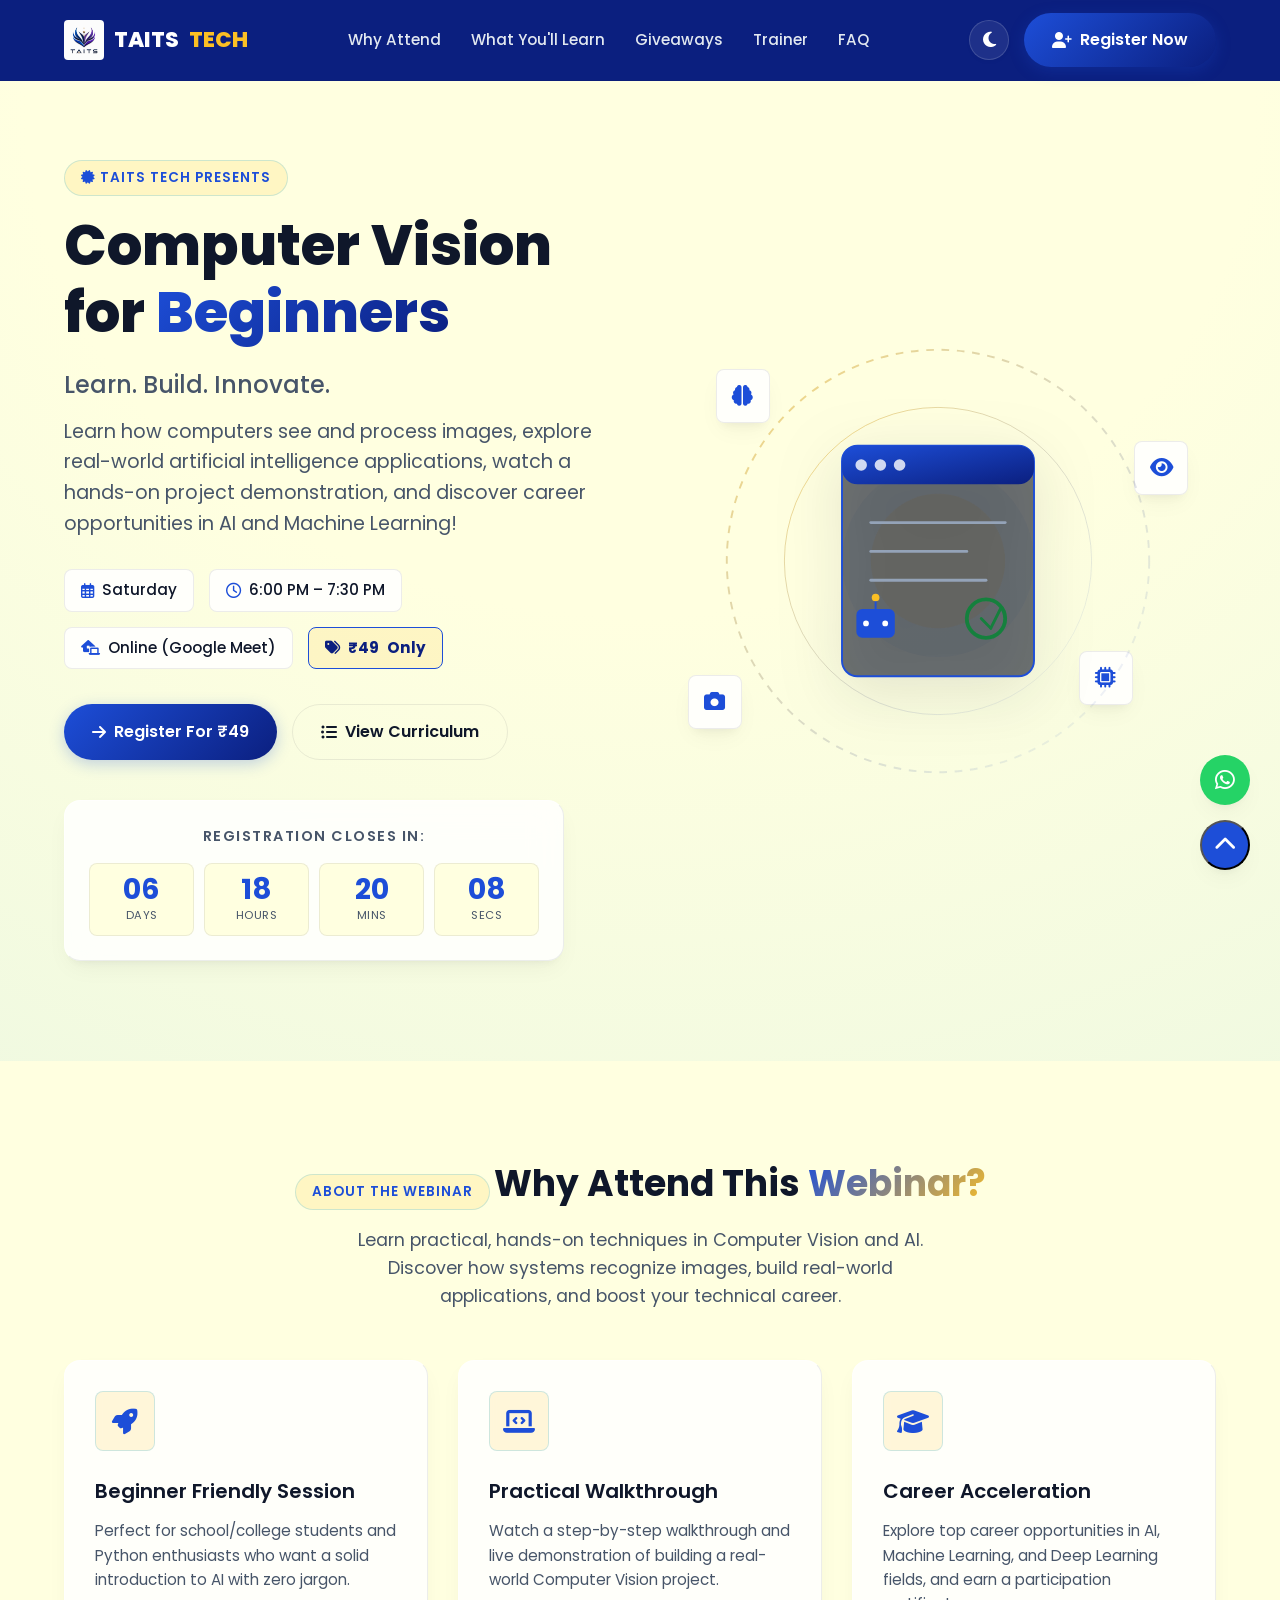
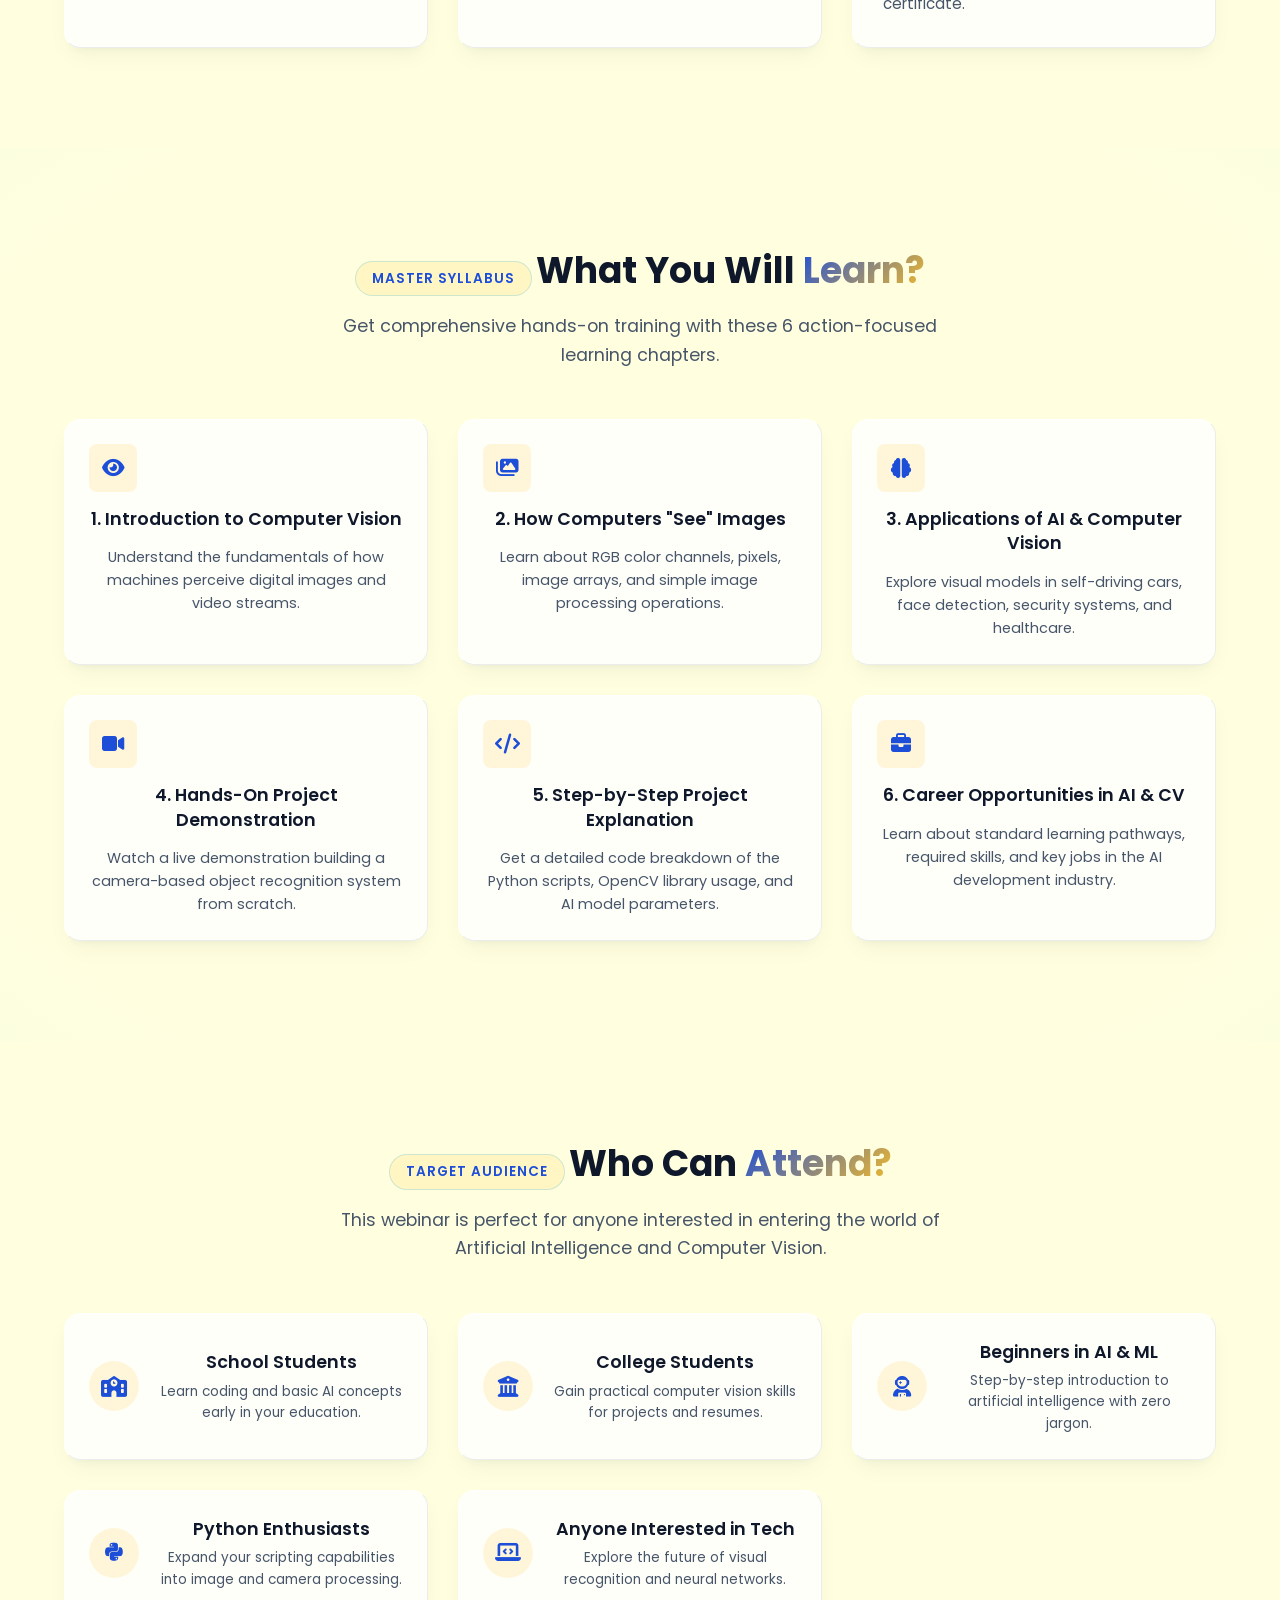
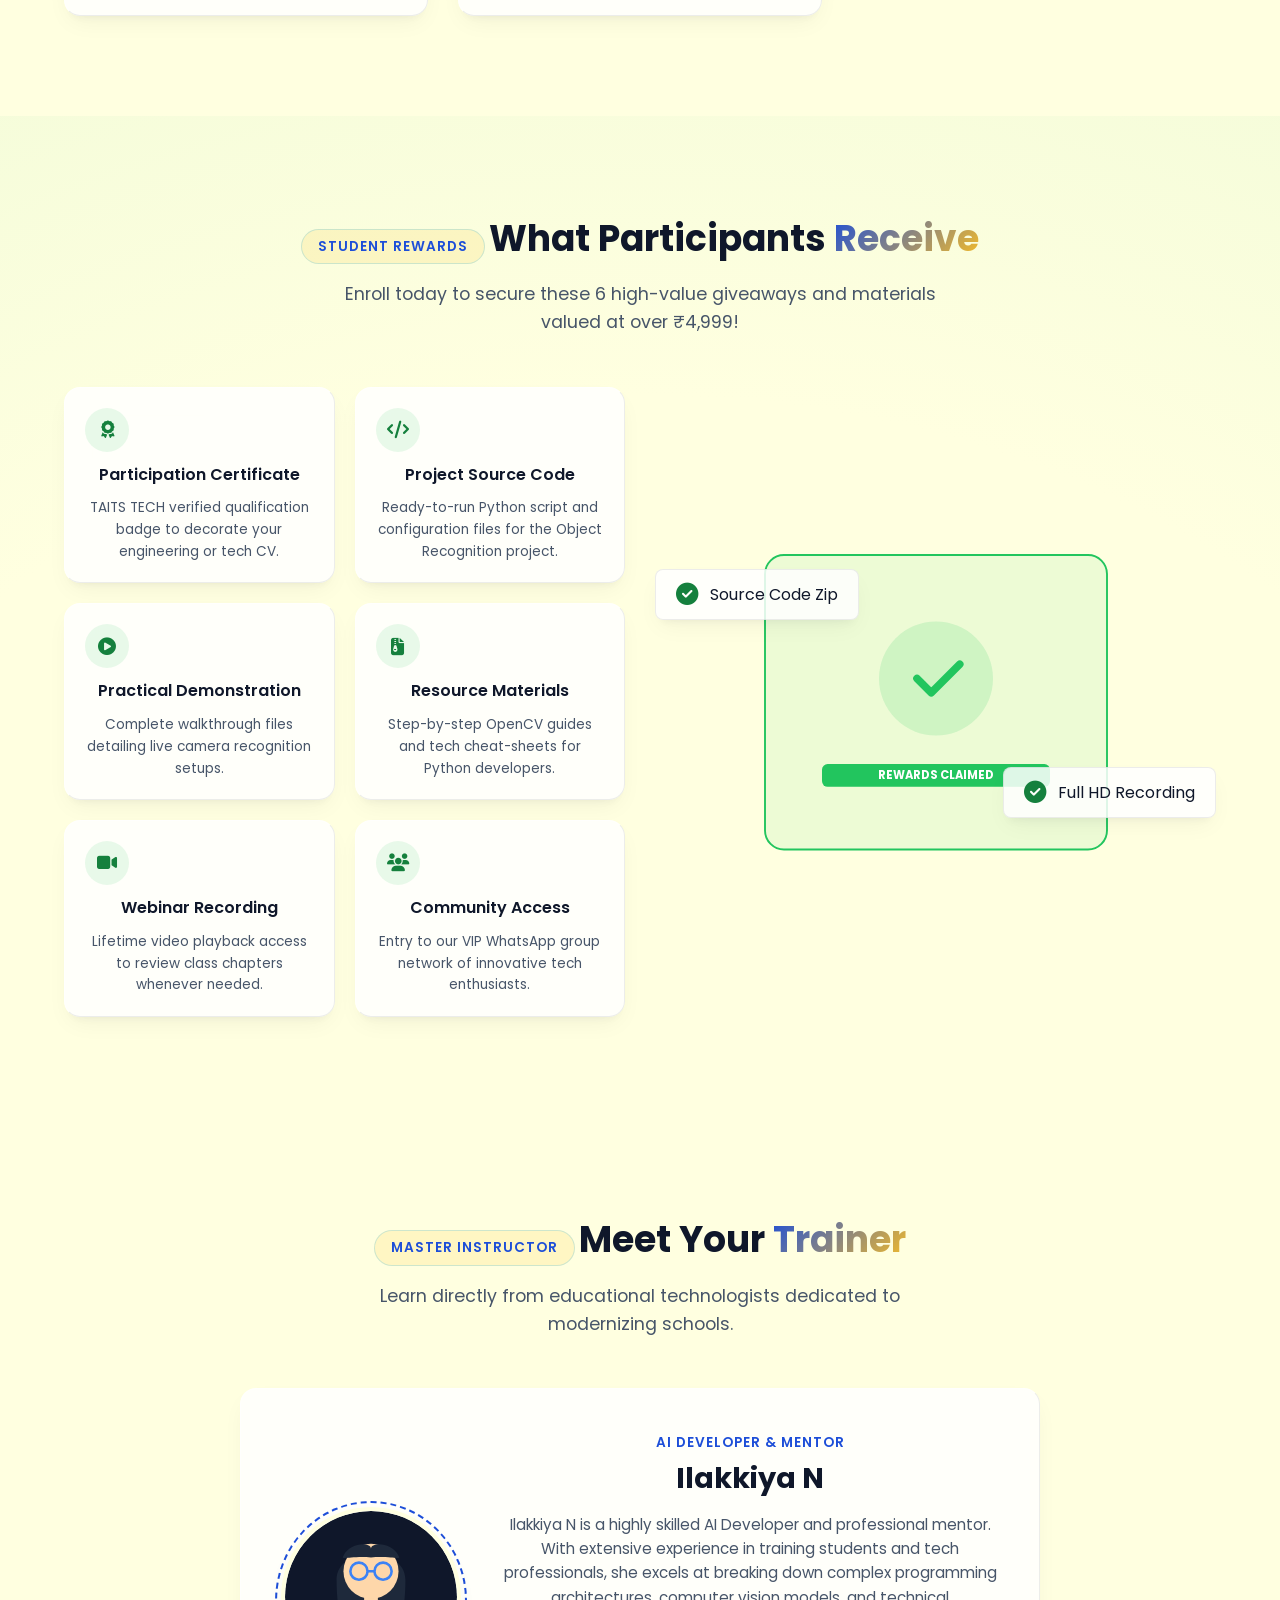
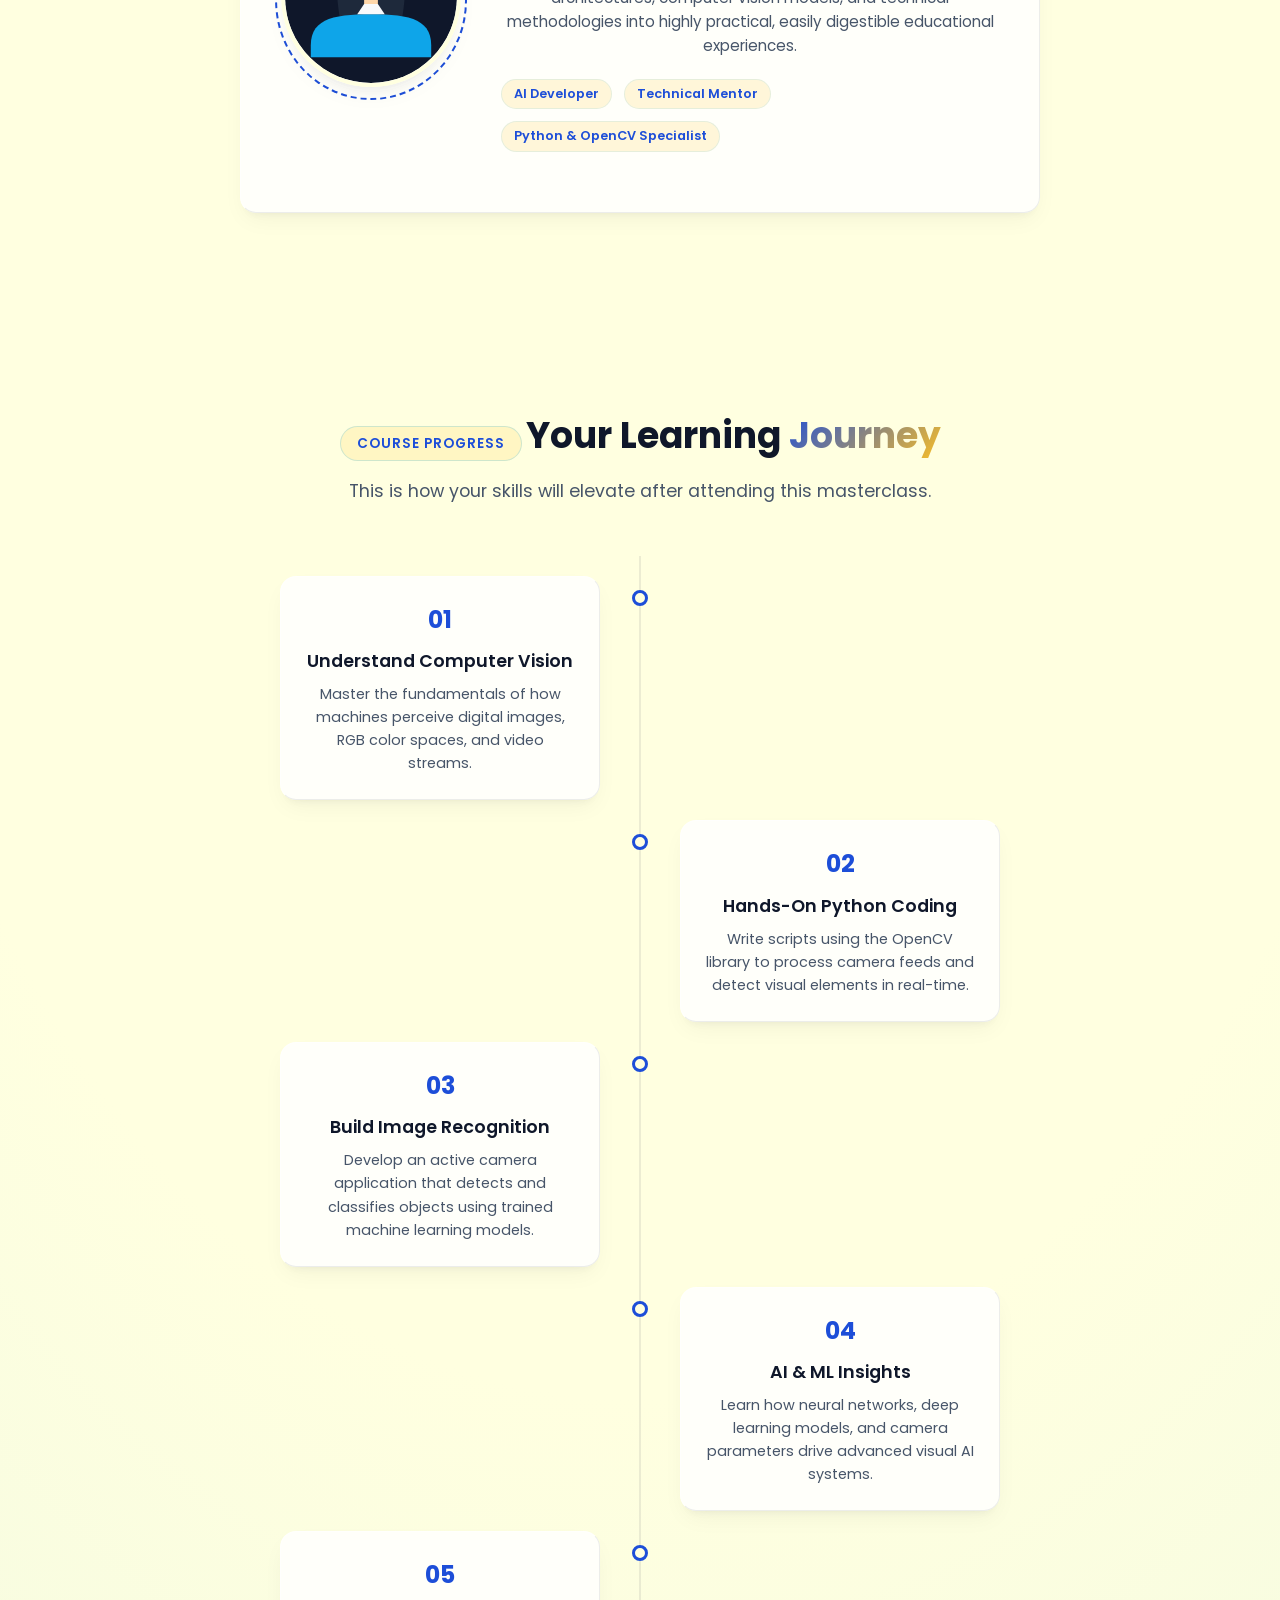
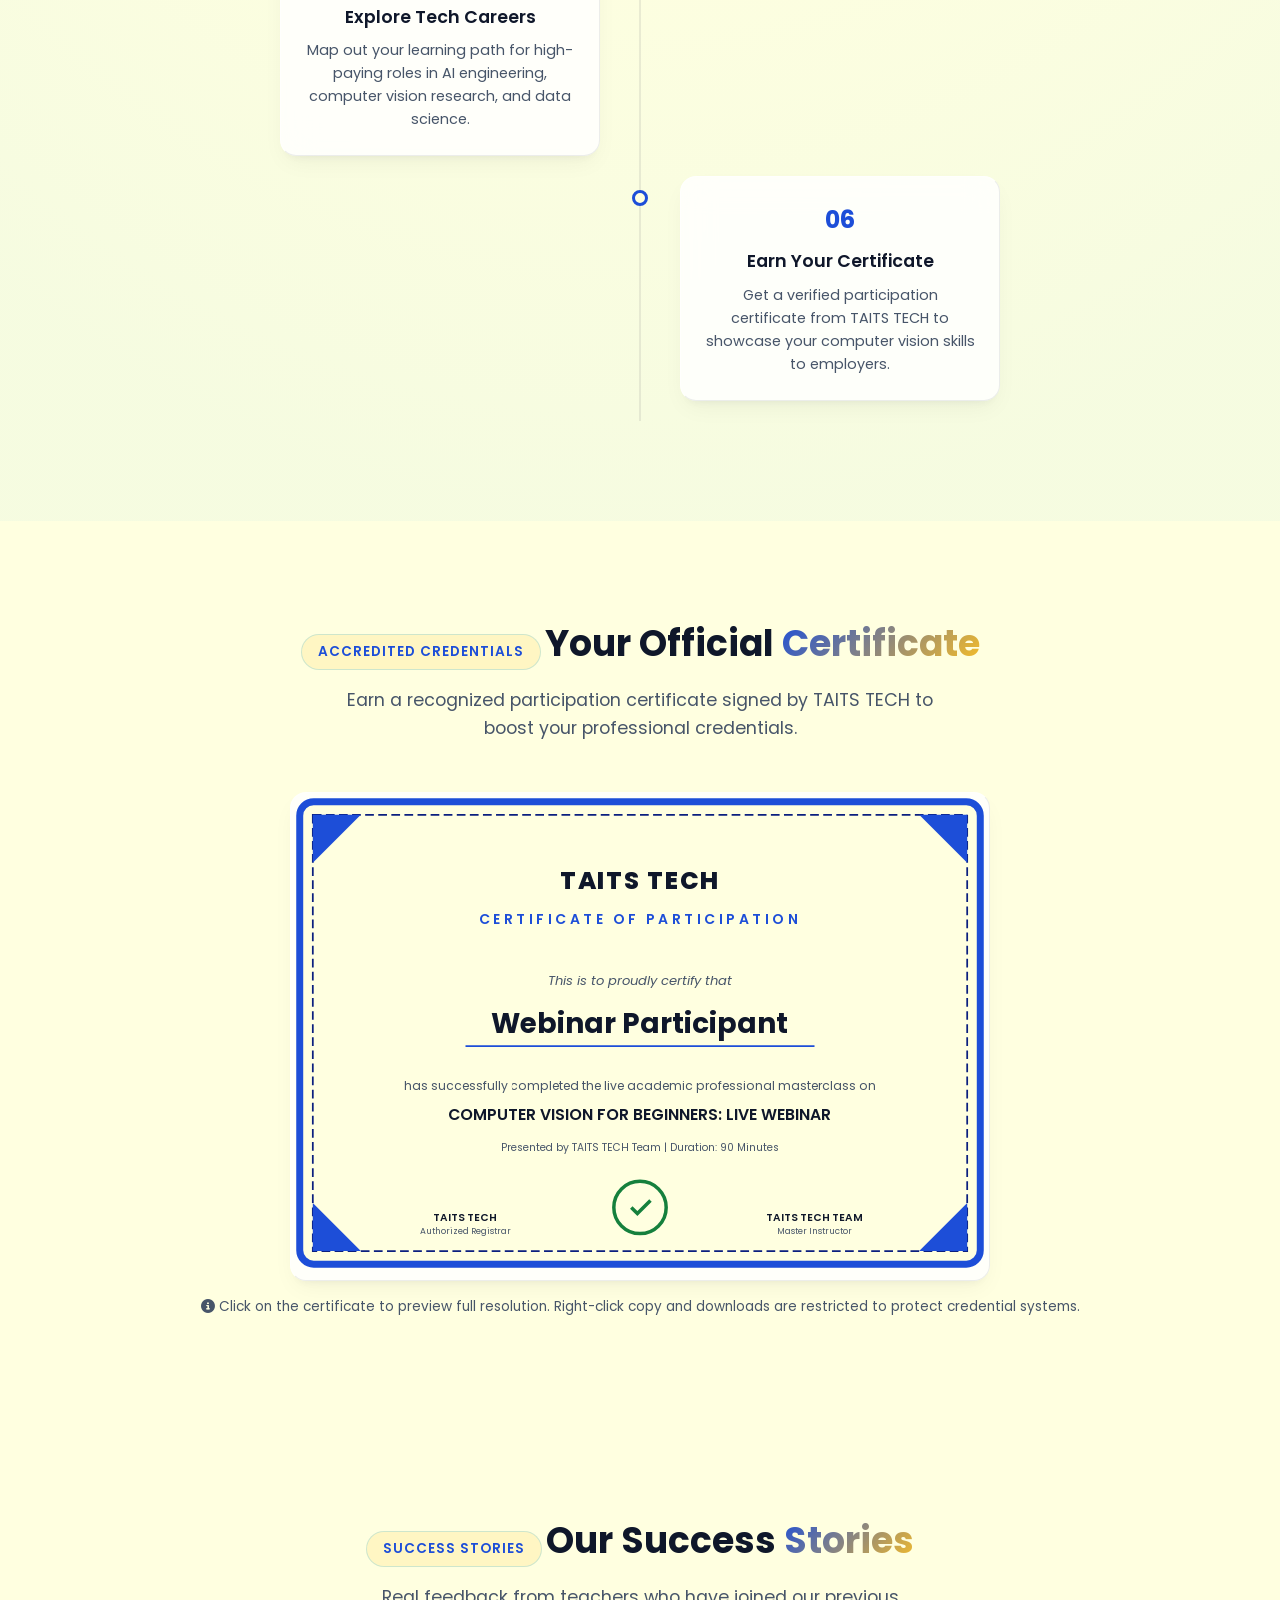
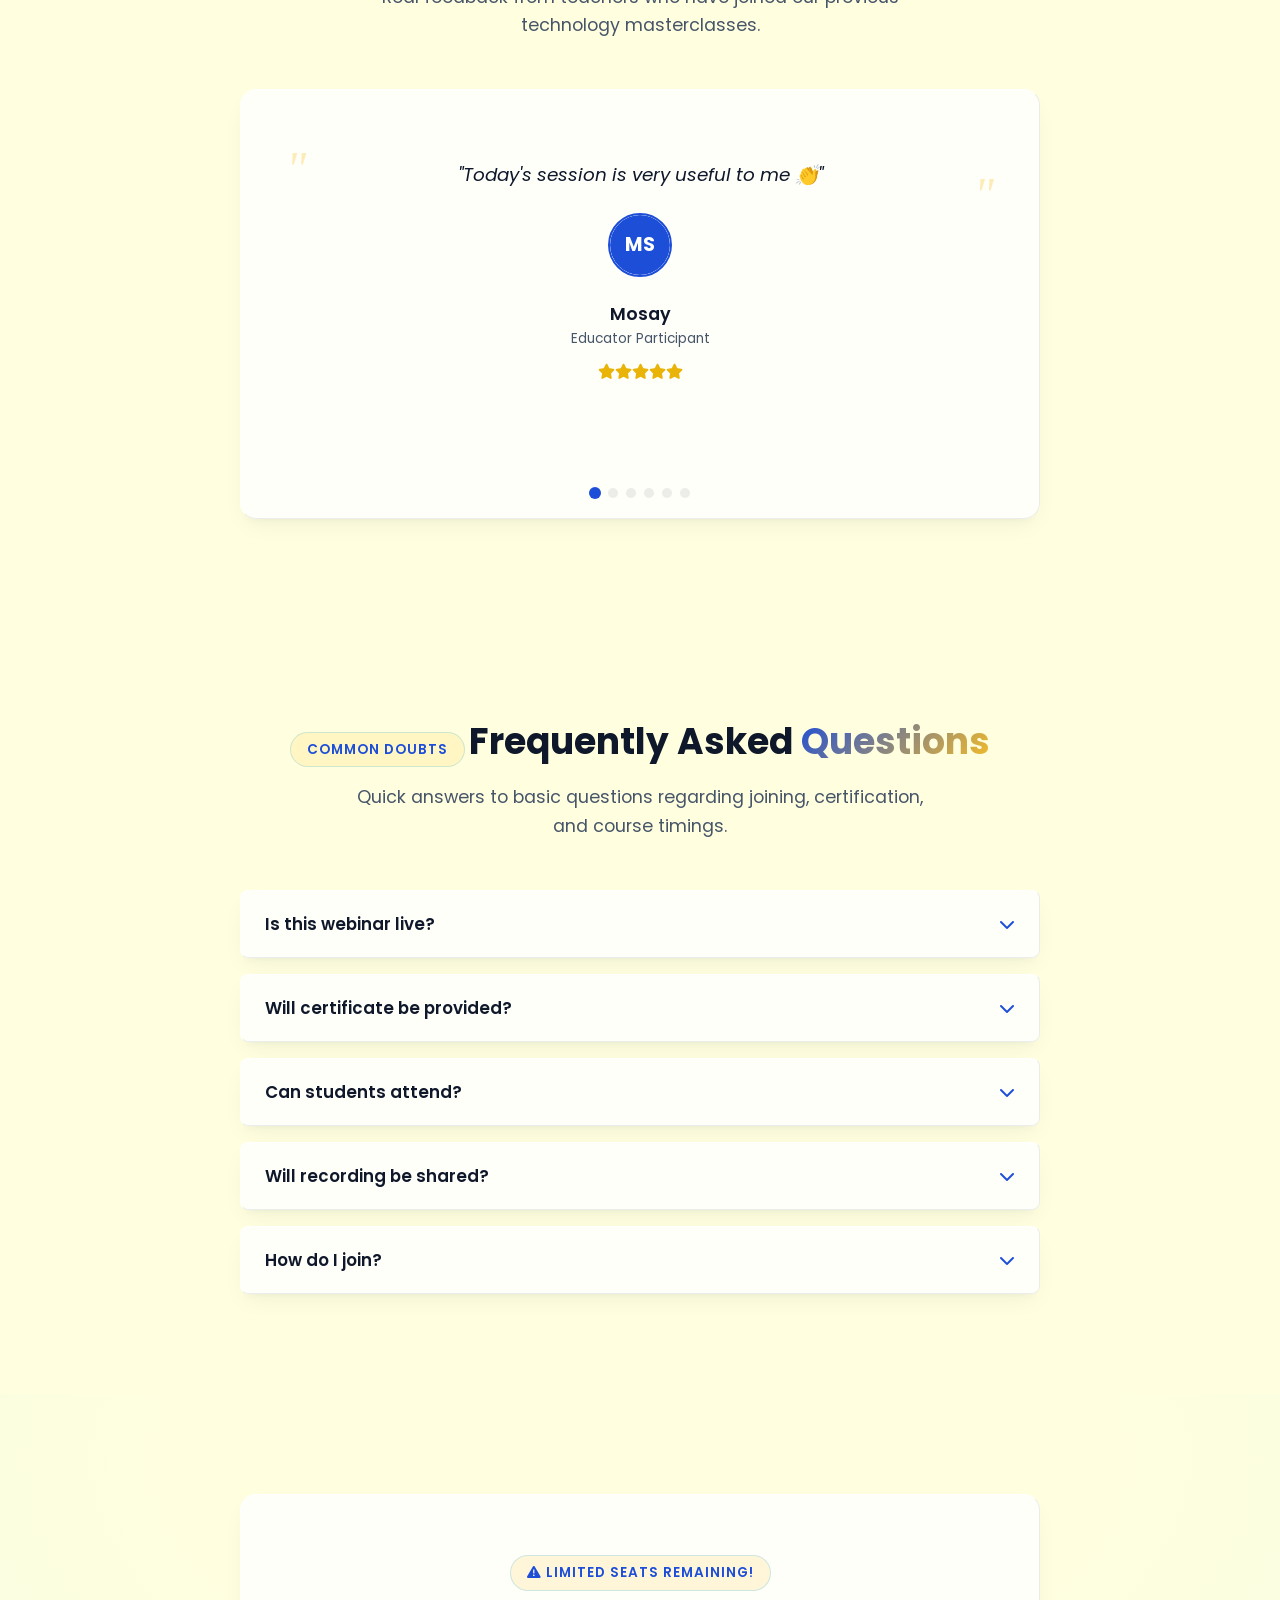
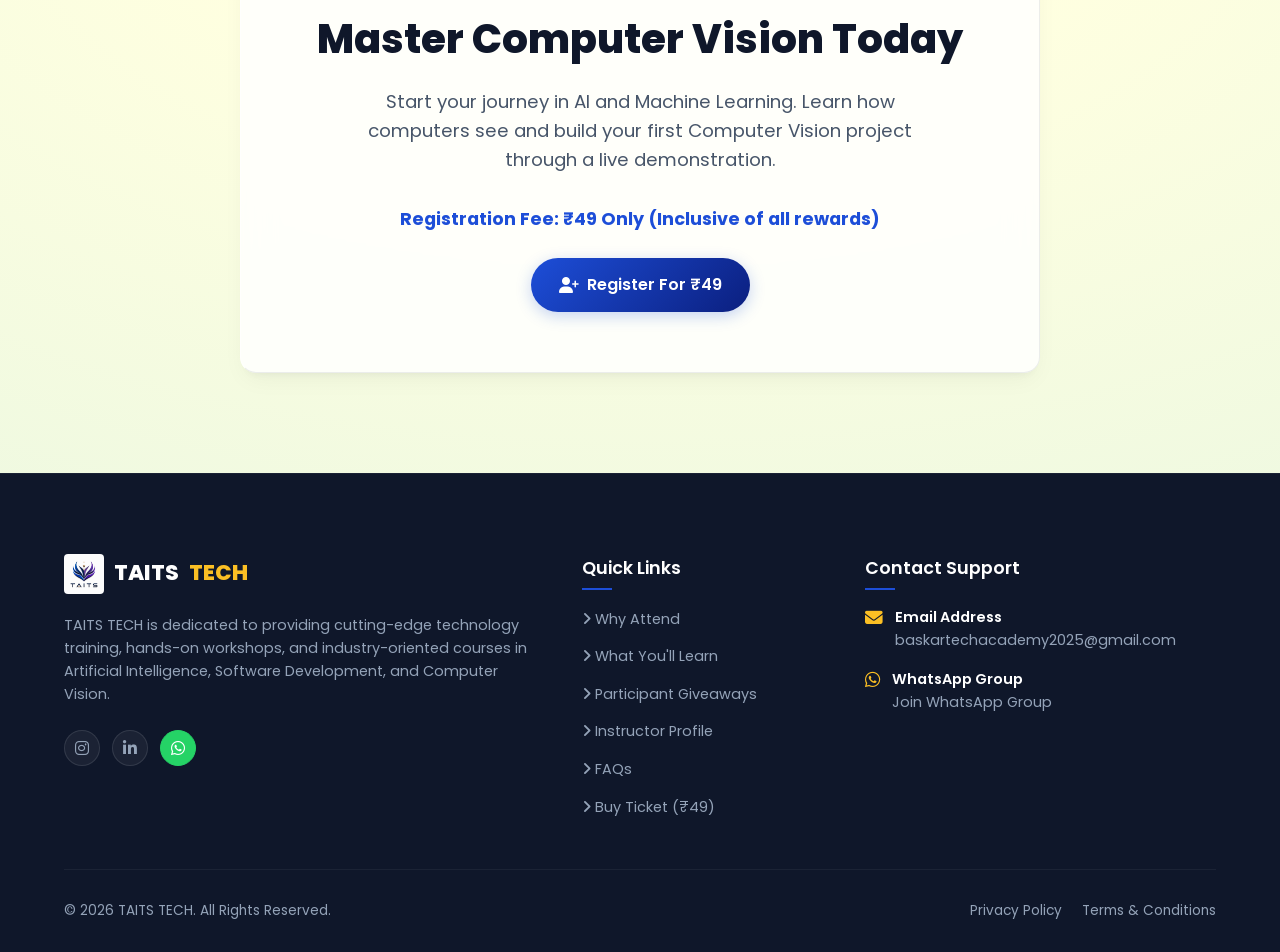
==== commit 34d83b0c: "Remove Transaction ID, make payment screenshot upload optional, and update all WhatsApp links to tar" ====
--- a/index.html
+++ b/index.html
@@ -764,7 +764,7 @@
                     <div class="footer-socials">
                         <a href="https://www.instagram.com/taitstech/" class="social-link" aria-label="Instagram"><i class="fab fa-instagram"></i></a>
                         <a href="https://www.linkedin.com/company/taitstech/" class="social-link" aria-label="LinkedIn"><i class="fab fa-linkedin-in"></i></a>
-                        <a href="https://wa.me/917695835780" class="social-link" style="background-color:#25d366; border-color:#25d366; color:#fff" aria-label="WhatsApp Support"><i class="fab fa-whatsapp"></i></a>
+                        <a href="https://chat.whatsapp.com/DXyI1YDfKPnHWKimbrGRrf" class="social-link" style="background-color:#25d366; border-color:#25d366; color:#fff" aria-label="WhatsApp Group" target="_blank"><i class="fab fa-whatsapp"></i></a>
                     </div>
                 </div>
                 
@@ -794,8 +794,8 @@
                     <div class="footer-contact-item">
                         <i class="fab fa-whatsapp"></i>
                         <div>
-                            <p style="color:#fff; font-weight:600">WhatsApp Helpdesk</p>
-                            <a href="https://wa.me/917695835780" target="_blank">+91 76958 35780</a>
+                            <p style="color:#fff; font-weight:600">WhatsApp Group</p>
+                            <a href="https://chat.whatsapp.com/DXyI1YDfKPnHWKimbrGRrf" target="_blank">Join WhatsApp Group</a>
                         </div>
                     </div>
                     <div class="footer-contact-item">
@@ -817,11 +817,11 @@
 
     <!-- FLOATING ACTIONS (WHATSAPP & BACK TO TOP) -->
     <div class="floating-actions">
-        <!-- Floating Whatsapp Support -->
-        <a href="https://chat.whatsapp.com/HNlVQTlXMXOC6ClcWMHCaG" 
+        <!-- Floating Whatsapp Group Link -->
+        <a href="https://chat.whatsapp.com/DXyI1YDfKPnHWKimbrGRrf" 
            class="floating-btn whatsapp-float" 
            target="_blank" 
-           aria-label="Chat with Support on WhatsApp">
+           aria-label="Join WhatsApp Group">
             <i class="fab fa-whatsapp"></i>
         </a>
         
